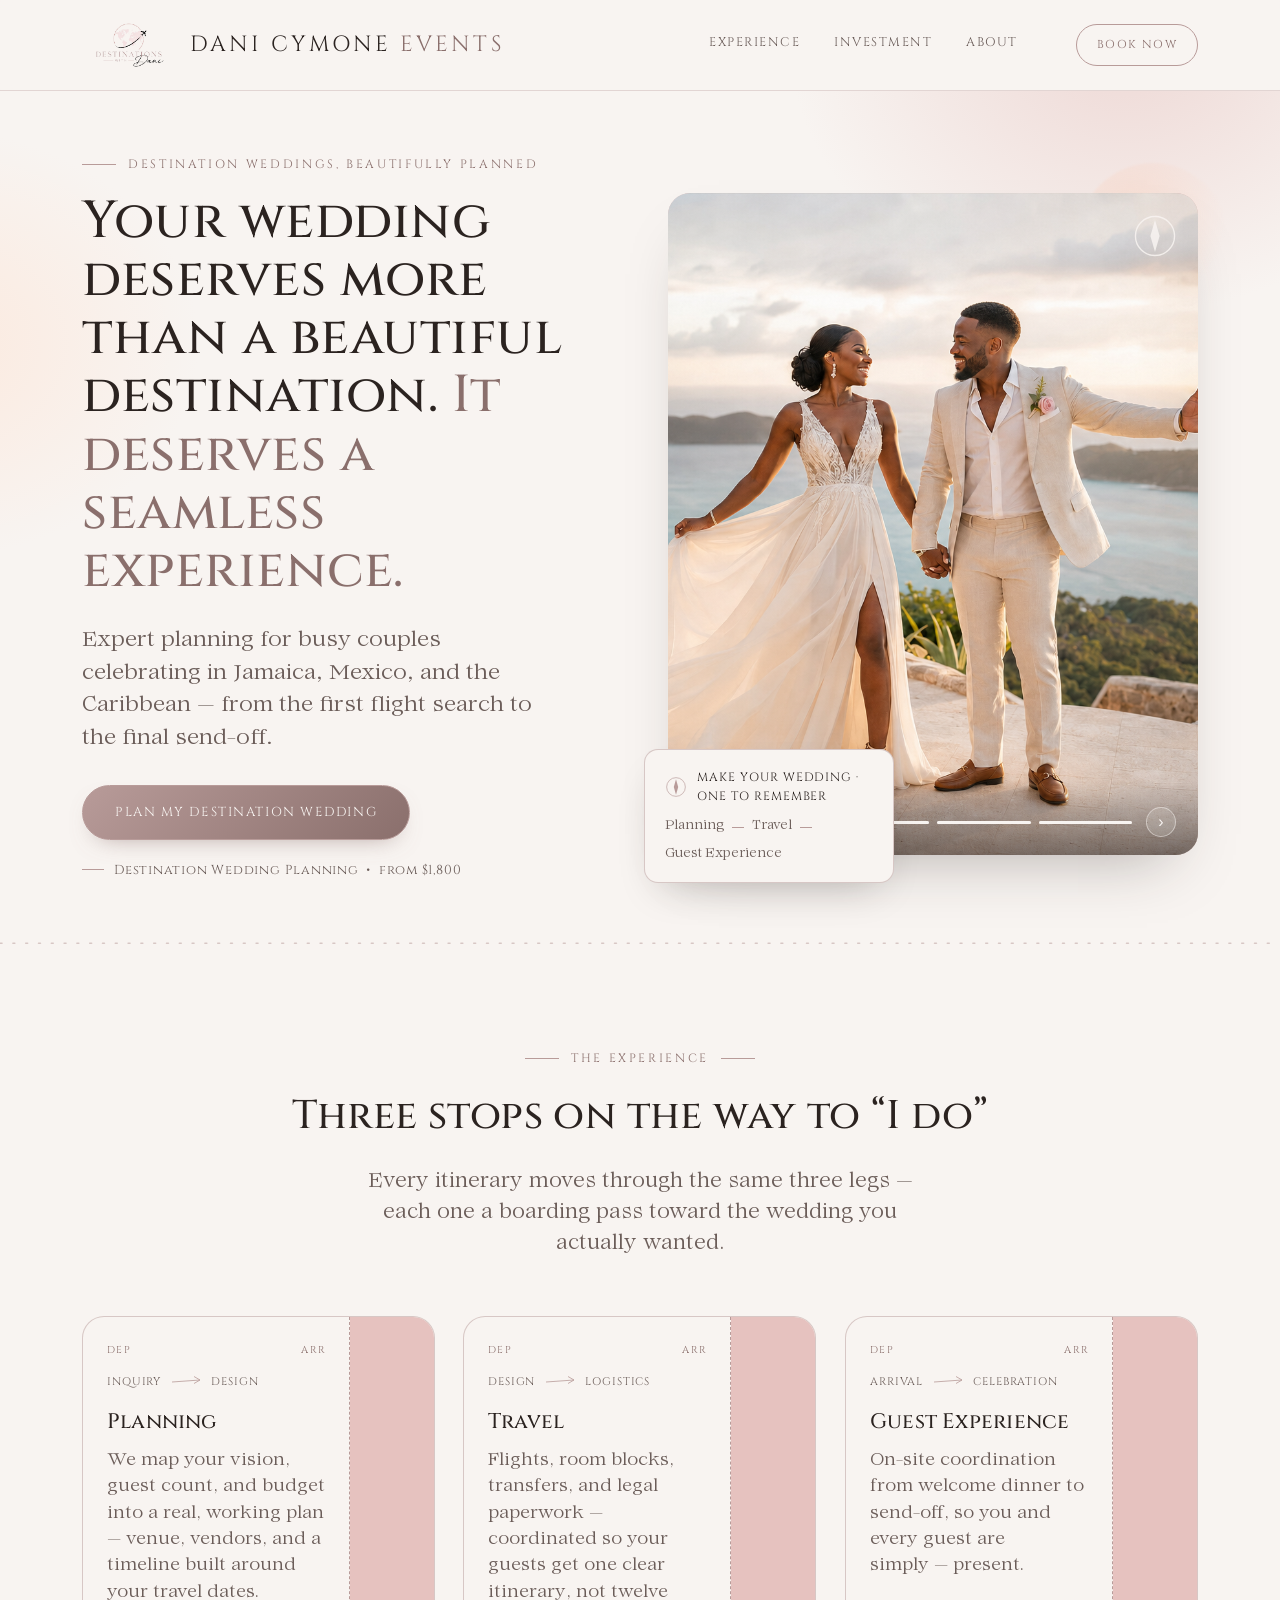
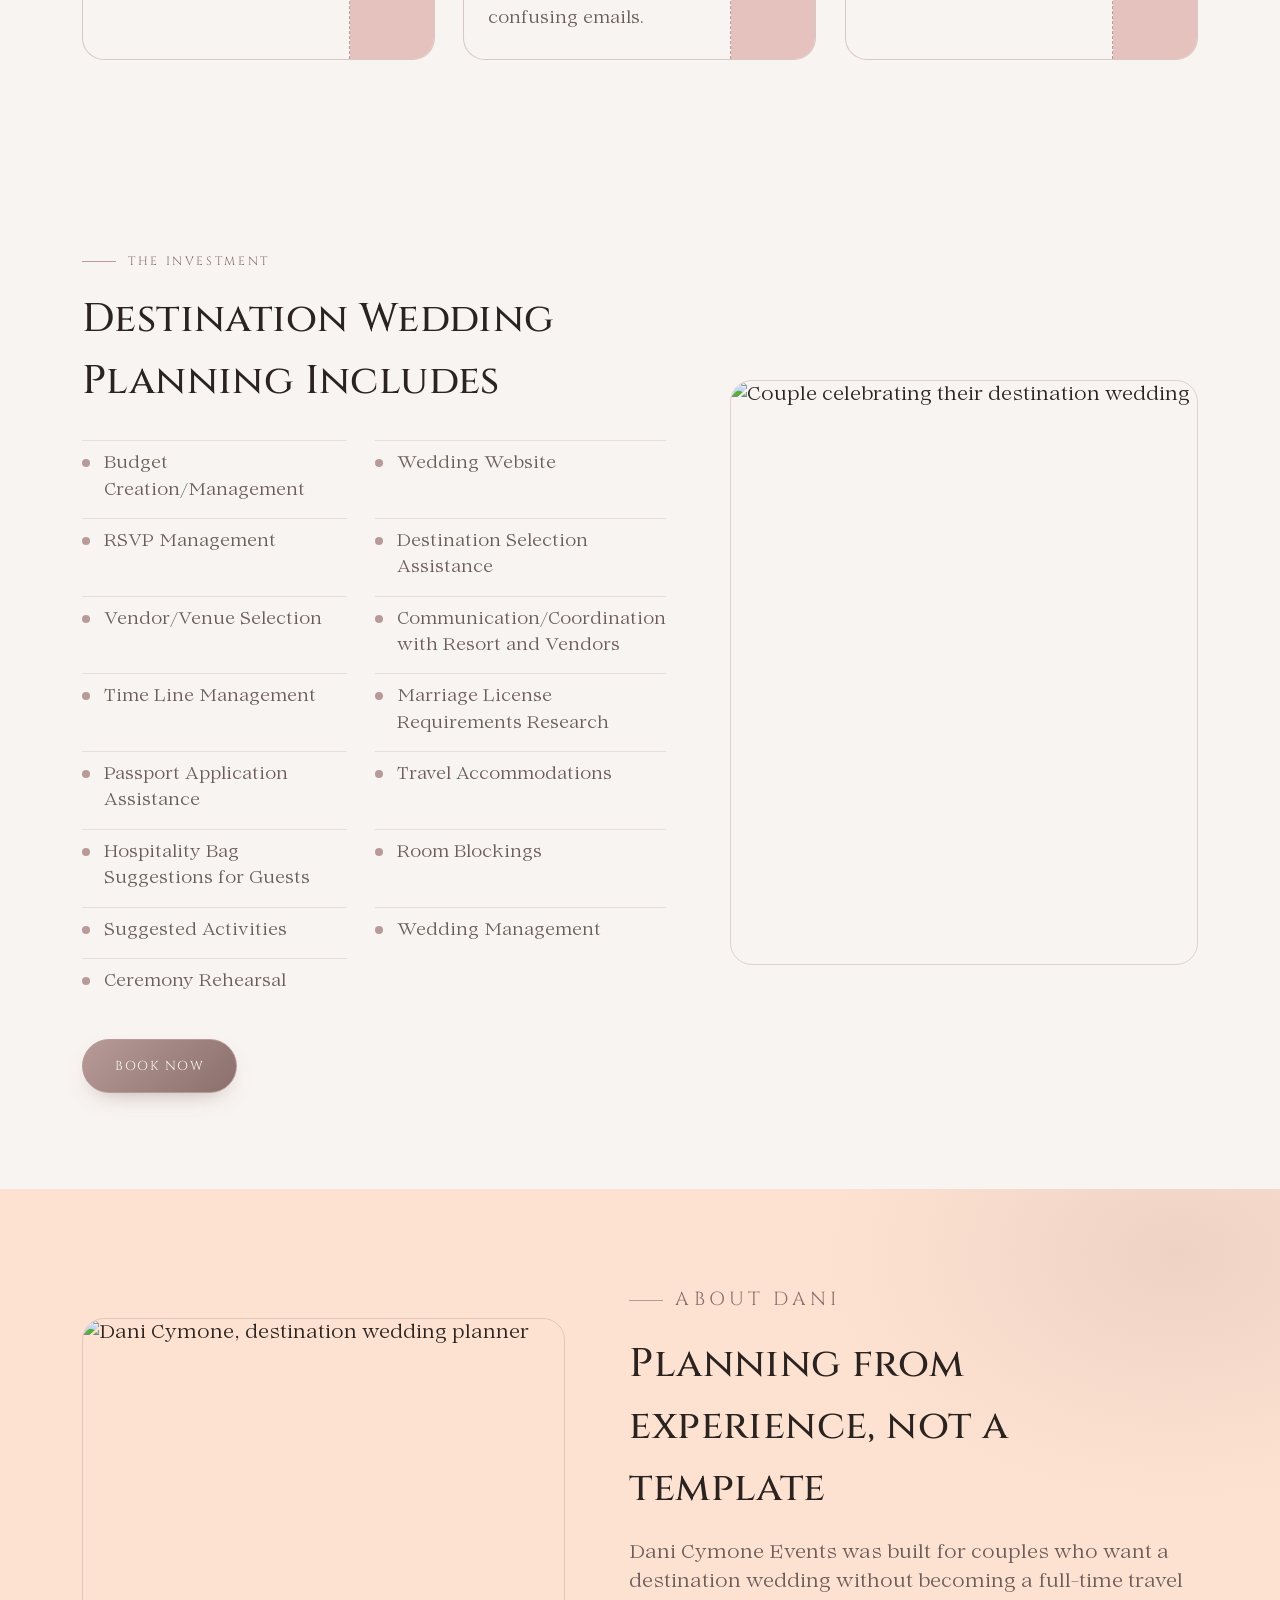
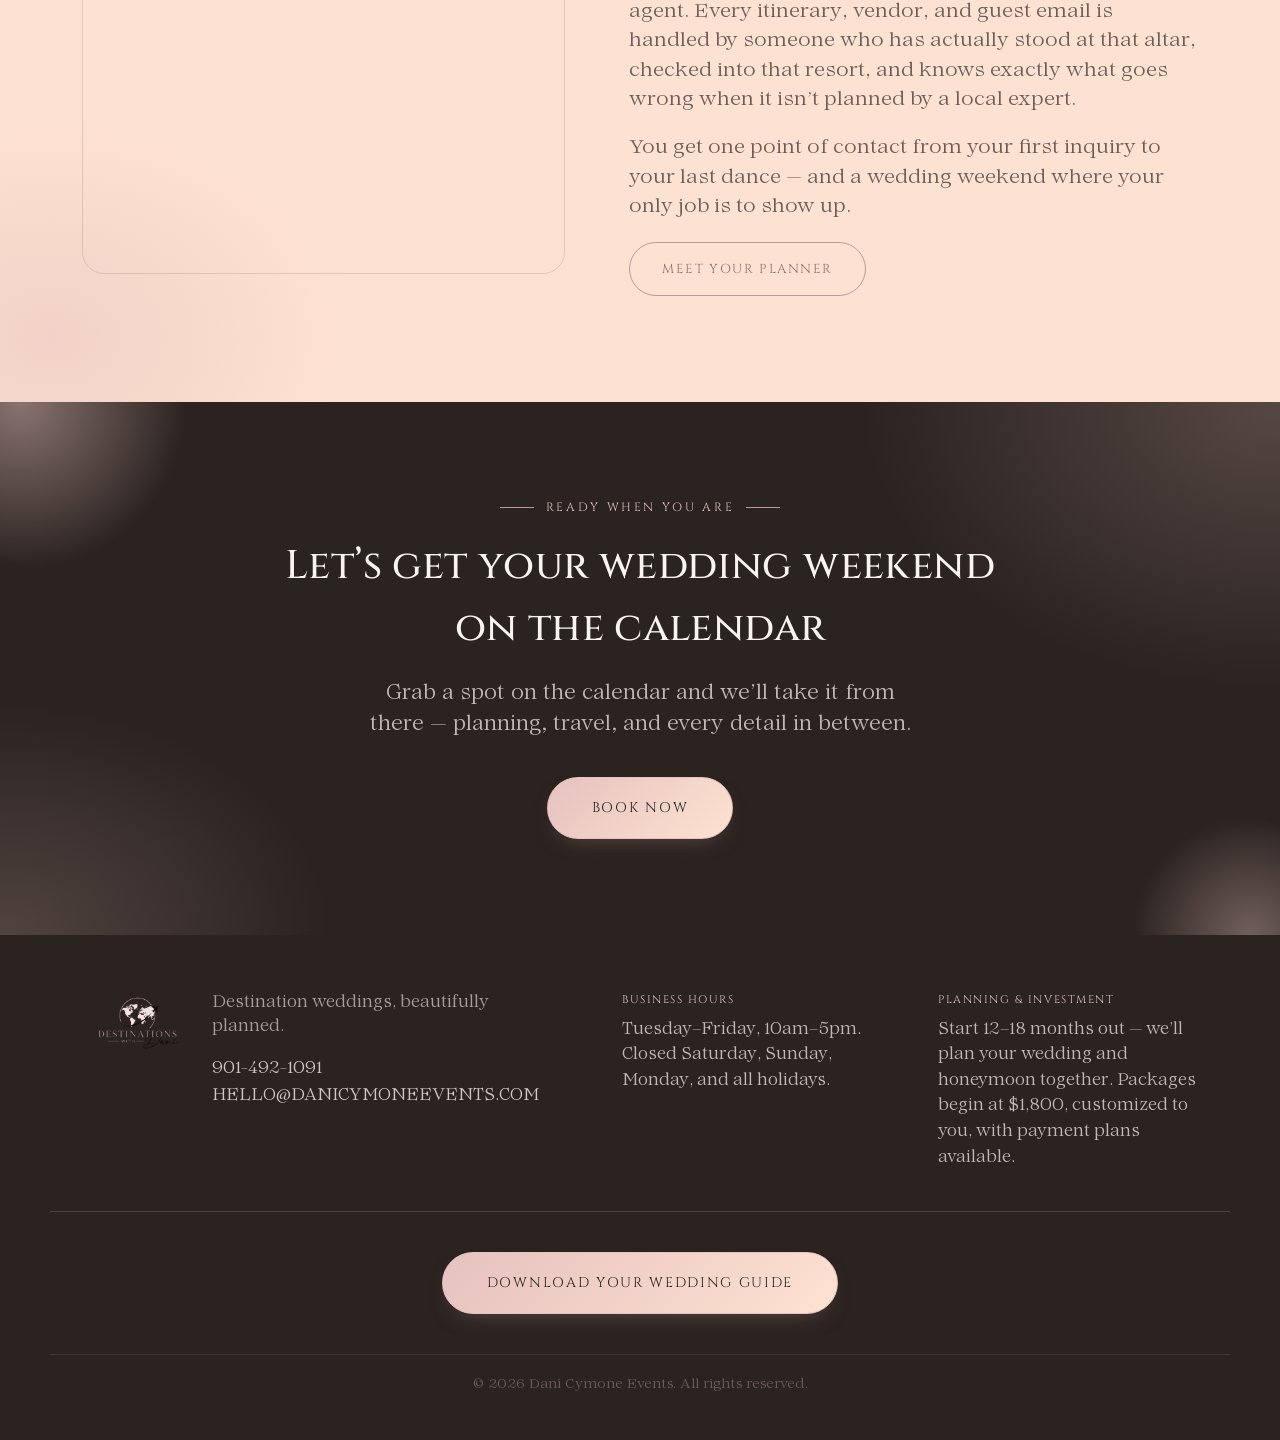
==== index.html @ ce60c9a8 "final day" ====
<!DOCTYPE html>
<html lang="en">
<head>
<meta charset="UTF-8">
<meta name="viewport" content="width=device-width, initial-scale=1.0">
<title>Destinations with Dani | Destination Wedding Planning</title>
<meta name="description" content="Expert destination wedding planning for busy couples celebrating in Jamaica, Mexico, and the Caribbean.">

<link rel="icon" href="assets/images/favicon.ico" sizes="any">
<link rel="icon" type="image/png" href="assets/images/favicon-32.png" sizes="32x32">
<link rel="icon" type="image/png" href="assets/images/favicon-16.png" sizes="16x16">
<link rel="apple-touch-icon" href="assets/images/favicon-180.png">
<link rel="icon" type="image/png" sizes="512x512" href="assets/images/favicon-512.png">

<link rel="preconnect" href="https://fonts.googleapis.com">
<link rel="preconnect" href="https://fonts.gstatic.com" crossorigin>
<link href="https://fonts.googleapis.com/css2?family=Cinzel:wght@400;500;600&family=Cormorant+Garamond:ital,wght@0,400;0,500;0,600;1,400&family=Petit+Formal+Script&display=swap" rel="stylesheet">

<link rel="stylesheet" href="css/styles.css">
</head>
<body>

<!-- ===== NAV ===== -->
<header class="site-header" id="siteHeader">
  <div class="wrap header-inner">
    <a href="#top" class="site-logo" aria-label="Destinations with Dani — Home">
      <img src="assets/images/EditedDaniLogo.jpg" alt="Destinations with Dani" class="logo-img">
      <span class="wordmark">DANI CYMONE <span>EVENTS</span></span>
    </a>
    <nav class="primary-nav" aria-label="Primary">
      <a href="#experience">Experience</a>
      <a href="#investment">Investment</a>
      <a href="#about">About</a>
    </nav>
    <a href="https://danicymoneevents.hbportal.co/public/6537eff61da5b40085b5f3f3/1-Schedule" target="_blank" rel="noopener noreferrer" class="btn btn-outline nav-cta">Book Now</a>
    <button class="menu-toggle" id="menuToggle" aria-label="Open menu" aria-expanded="false">
      <span></span><span></span><span></span>
    </button>
  </div>
</header>

<!-- ===== HERO ===== -->
<section class="hero" id="top">
  <div class="wrap hero-grid">
    <div class="hero-copy">
      <p class="eyebrow"><span class="rule"></span>Destination Weddings, Beautifully Planned</p>
      <h1>Your wedding deserves more than a beautiful destination. <em>It deserves a seamless experience.</em></h1>
      <p class="hero-sub">Expert planning for busy couples celebrating in Jamaica, Mexico, and the Caribbean &mdash; from the first flight search to the final send-off.</p>
      <div class="hero-actions">
        <a href="https://danicymoneevents.hbportal.co/public/6537eff61da5b40085b5f3f3/1-Schedule" target="_blank" rel="noopener noreferrer" class="btn btn-solid">Plan My Destination Wedding</a>
      </div>
      <p class="hero-price"><span class="dash"></span>Destination Wedding Planning &nbsp;&bull;&nbsp; from $1,800</p>
    </div>

    <div class="hero-visual">
      <div class="slideshow" id="heroSlideshow">
        <div class="slide is-active" style="background-image:url('assets/images/couples-1.jpg')"></div>
        <div class="slide" style="background-image:url('assets/images/couples-2.jpg')"></div>
        <div class="slide" style="background-image:url('assets/images/couples-3.jpg')"></div>
        <div class="slide" style="background-image:url('assets/images/couples-4.jpg')"></div>

        <div class="compass-mini spin-slow" aria-hidden="true">
          <svg viewBox="0 0 40 40"><circle cx="20" cy="20" r="17" fill="none" stroke="#f8f4f1" stroke-width="1.2"/><path d="M20,6 L24,20 L20,34 L16,20 Z" fill="#f8f4f1"/></svg>
        </div>

        <div class="slide-controls">
          <button class="slide-arrow" data-dir="-1" aria-label="Previous couple">&#8249;</button>
          <div class="slide-track" role="tablist" aria-label="Slideshow progress">
            <button class="slide-dash is-active" data-index="0" role="tab" aria-selected="true" aria-label="Slide 1"></button>
            <button class="slide-dash" data-index="1" role="tab" aria-selected="false" aria-label="Slide 2"></button>
            <button class="slide-dash" data-index="2" role="tab" aria-selected="false" aria-label="Slide 3"></button>
            <button class="slide-dash" data-index="3" role="tab" aria-selected="false" aria-label="Slide 4"></button>
          </div>
          <button class="slide-arrow" data-dir="1" aria-label="Next couple">&#8250;</button>
        </div>
      </div>

      <div class="hero-card">
        <div class="hero-card-head">
          <span class="compass-mini-badge" aria-hidden="true">
            <svg viewBox="0 0 40 40"><circle cx="20" cy="20" r="17" fill="none" stroke="#b89b99" stroke-width="1.2"/><path d="M20,6 L24,20 L20,34 L16,20 Z" fill="#b89b99"/></svg>
          </span>
          <span>Make Your Wedding &middot; One To Remember</span>
        </div>
        <div class="hero-card-route">
          <span>Planning</span><i></i><span>Travel</span><i></i><span>Guest Experience</span>
        </div>
      </div>
    </div>
  </div>
</section>

<!-- ===== TRUST STRIP / FLIGHT PATH DIVIDER ===== -->
<div class="flight-divider" aria-hidden="true">
  <svg viewBox="0 0 1200 40" preserveAspectRatio="none">
    <line x1="0" y1="20" x2="1200" y2="20" stroke="#b89b99" stroke-width="1.5" stroke-dasharray="2 10" stroke-linecap="round"/>
  </svg>
</div>

<!-- ===== EXPERIENCE ===== -->
<section class="section" id="experience">
  <div class="wrap">
    <p class="eyebrow center"><span class="rule"></span>The Experience<span class="rule"></span></p>
    <h2 class="section-title center">Three stops on the way to &ldquo;I do&rdquo;</h2>
    <p class="section-sub center">Every itinerary moves through the same three legs &mdash; each one a boarding pass toward the wedding you actually wanted.</p>

    <div class="pass-row">
      <article class="boarding-pass">
        <div class="pass-main">
          <div class="pass-top">
            <span class="pass-code">DEP</span>
            <span class="pass-code">ARR</span>
          </div>
          <div class="pass-route">
            <span>INQUIRY</span>
            <svg class="pass-plane" viewBox="0 0 60 24"><path d="M2,14 L58,10 M46,3 L58,10 L46,17" fill="none" stroke="currentColor" stroke-width="1.6"/></svg>
            <span>DESIGN</span>
          </div>
          <h3>Planning</h3>
          <p>We map your vision, guest count, and budget into a real, working plan &mdash; venue, vendors, and a timeline built around your travel dates.</p>
        </div>
        <div class="pass-stub"></div>
      </article>

      <article class="boarding-pass">
        <div class="pass-main">
          <div class="pass-top">
            <span class="pass-code">DEP</span>
            <span class="pass-code">ARR</span>
          </div>
          <div class="pass-route">
            <span>DESIGN</span>
            <svg class="pass-plane" viewBox="0 0 60 24"><path d="M2,14 L58,10 M46,3 L58,10 L46,17" fill="none" stroke="currentColor" stroke-width="1.6"/></svg>
            <span>LOGISTICS</span>
          </div>
          <h3>Travel</h3>
          <p>Flights, room blocks, transfers, and legal paperwork &mdash; coordinated so your guests get one clear itinerary, not twelve confusing emails.</p>
        </div>
        <div class="pass-stub"></div>
      </article>

      <article class="boarding-pass">
        <div class="pass-main">
          <div class="pass-top">
            <span class="pass-code">DEP</span>
            <span class="pass-code">ARR</span>
          </div>
          <div class="pass-route">
            <span>ARRIVAL</span>
            <svg class="pass-plane" viewBox="0 0 60 24"><path d="M2,14 L58,10 M46,3 L58,10 L46,17" fill="none" stroke="currentColor" stroke-width="1.6"/></svg>
            <span>CELEBRATION</span>
          </div>
          <h3>Guest Experience</h3>
          <p>On-site coordination from welcome dinner to send-off, so you and every guest are simply&nbsp;&mdash;&nbsp;present.</p>
        </div>
        <div class="pass-stub"></div>
      </article>
    </div>
  </div>
</section>

<!-- ===== WHAT'S INCLUDED ===== -->
<section class="section" id="investment">
  <div class="wrap investment-grid">
    <div class="investment-copy">
      <p class="eyebrow"><span class="rule"></span>The Investment</p>
      <h2 class="section-title">Destination Wedding Planning Includes</h2>
      <ul class="includes-list">
        <li>Budget Creation/Management</li>
        <li>Wedding Website</li>
        <li>RSVP Management</li>
        <li>Destination Selection Assistance</li>
        <li>Vendor/Venue Selection</li>
        <li>Communication/Coordination with Resort and Vendors</li>
        <li>Time Line Management</li>
        <li>Marriage License Requirements Research</li>
        <li>Passport Application Assistance</li>
        <li>Travel Accommodations</li>
        <li>Hospitality Bag Suggestions for Guests</li>
        <li>Room Blockings</li>
        <li>Suggested Activities</li>
        <li>Wedding Management</li>
        <li>Ceremony Rehearsal</li>
      </ul>
      <a href="https://danicymoneevents.hbportal.co/public/6537eff61da5b40085b5f3f3/1-Schedule" target="_blank" rel="noopener noreferrer" class="btn btn-solid">Book Now</a>
    </div>
    <div class="investment-visual">
      <img src="assets/images/couples-5.jpg" alt="Couple celebrating their destination wedding" class="investment-photo">
    </div>
  </div>
</section>

<!-- ===== ABOUT ===== -->
<section class="section section-tinted" id="about">
  <div class="wrap about-grid">
    <div class="about-visual">
      <img src="assets/images/dani-portrait.jpg" alt="Dani Cymone, destination wedding planner" class="about-photo">
    </div>
    <div class="about-copy">
      <p class="eyebrow"><span class="rule"></span>About Dani</p>
      <h2 class="section-title">Planning from experience, not a template</h2>
      <p>Dani Cymone Events was built for couples who want a destination wedding without becoming a full-time travel agent. Every itinerary, vendor, and guest email is handled by someone who has actually stood at that altar, checked into that resort, and knows exactly what goes wrong when it isn&rsquo;t planned by a local expert.</p>
      <p>You get one point of contact from your first inquiry to your last dance &mdash; and a wedding weekend where your only job is to show up.</p>
      <a href="https://danicymoneevents.hbportal.co/public/6537eff61da5b40085b5f3f3/1-Schedule" target="_blank" rel="noopener noreferrer" class="btn btn-outline">Meet Your Planner</a>
    </div>
  </div>
</section>

<!-- ===== BOOK NOW ===== -->
<section class="section book-section" id="book">
  <div class="blob blob-a" aria-hidden="true"></div>
  <div class="blob blob-b" aria-hidden="true"></div>
  <div class="wrap book-inner">
    <p class="eyebrow center"><span class="rule"></span>Ready When You Are<span class="rule"></span></p>
    <h2 class="section-title center">Let&rsquo;s get your wedding weekend on the calendar</h2>
    <p class="section-sub center">Grab a spot on the calendar and we&rsquo;ll take it from there &mdash; planning, travel, and every detail in between.</p>
    <a href="https://danicymoneevents.hbportal.co/public/6537eff61da5b40085b5f3f3/1-Schedule" target="_blank" rel="noopener noreferrer" class="btn btn-solid btn-large">Book Now</a>
  </div>
</section>

<!-- ===== FOOTER ===== -->
<footer class="site-footer">
  <div class="wrap footer-inner">
    <div class="footer-brand">
      <img src="assets/images/EditedDaniLogo.jpg" alt="Destinations with Dani" class="footer-logo">
      <div class="footer-brand-text">
        <p>Destination weddings, beautifully planned.</p>
        <p class="footer-contact">
          <a href="tel:19014921091">901-492-1091</a><br>
          <a href="mailto:hello@danicymoneevents.com">HELLO@DANICYMONEEVENTS.COM</a>
        </p>
      </div>
    </div>
    <div class="footer-info">
      <div class="footer-block">
        <span class="footer-label">Business Hours</span>
        <p>Tuesday&ndash;Friday, 10am&ndash;5pm.<br>Closed Saturday, Sunday, Monday, and all holidays.</p>
      </div>
      <div class="footer-block">
        <span class="footer-label">Planning &amp; Investment</span>
        <p>Start 12&ndash;18 months out &mdash; we&rsquo;ll plan your wedding and honeymoon together. Packages begin at $1,800, customized to you, with payment plans available.</p>
      </div>
    </div>
  </div>

  <div class="wrap footer-guide">
    <a href="https://www.canva.com/design/DAFTlL1XCnE/EAJRQQwgAZ2EIj3m2GyqQg/view?utm_content=DAFTlL1XCnE&utm_campaign=designshare&utm_medium=link2&utm_source=uniquelinks&utlId=h9b1b9f0e7c" target="_blank" rel="noopener noreferrer" class="btn btn-solid btn-large">Download Your Wedding Guide</a>
  </div>

  <div class="wrap footer-bottom">
    <p>&copy; <span id="year"></span> Dani Cymone Events. All rights reserved.</p>
  </div>
</footer>


<script src="js/script.js"></script>
</body>
</html>
---- css/styles.css ----
/* ============ LOVELACE ============
   Files provided: Lovelace Text Regular + Lovelace Text Bold Italic.
   The --font-body variable below already lists "Lovelace" first, so once
   these @font-face rules resolve, every body text element switches over automatically.
   Note: there's no separate "regular italic" file, so italic text at normal
   weight will fall back to the browser's faux-italic of the Regular file
   until/unless a true regular-italic file is added. */

@font-face{
  font-family: "Lovelace";
  src: url("../assets/fonts/Lovelace-Text.ttf") format("truetype");
  font-weight: 400;
  font-style: normal;
  font-display: swap;
}
@font-face{
  font-family: "Lovelace";
  src: url("../assets/fonts/Lovelace-Text-BoldItalic.ttf") format("truetype");
  font-weight: 700;
  font-style: italic;
  font-display: swap;
}

/* ============ TOKENS ============ */
:root{
  --cream: #f8f4f1;
  --blush: #fee2d1;
  --rose: #e6c2bf;
  --mauve: #b89b99;
  --mauve-deep: #8a6f6c;
  --ink: #2b2320;
  --ink-soft: #6b5d59;

  --font-display: "Cinzel", serif;
  --font-body: "Lovelace", "Cormorant Garamond", "EB Garamond", Georgia, serif;
  --font-script: "Petit Formal Script", cursive;

  --maxw: 1180px;
  --radius: 22px;
  --radius-sm: 14px;
  --bounce: cubic-bezier(.34, 1.56, .64, 1);
}

*,*::before,*::after{ box-sizing: border-box; }
html{ scroll-behavior: smooth; }
body{
  margin:0;
  font-family: var(--font-body);
  background: var(--cream);
  color: var(--ink);
  font-size: 19px;
  line-height: 1.55;
  -webkit-font-smoothing: antialiased;
}
h1,h2,h3{ font-family: var(--font-display); font-weight: 500; margin: 0 0 .5em; letter-spacing: .01em; color: var(--ink); }
p{ margin: 0 0 1em; color: var(--ink-soft); }
a{ color: inherit; }
img,svg{ display:block; max-width:100%; }
ul{ margin:0; padding:0; list-style:none; }

.wrap{ max-width: var(--maxw); margin: 0 auto; padding: 0 32px; }

:focus-visible{ outline: 2px solid var(--mauve-deep); outline-offset: 3px; }

@media (prefers-reduced-motion: reduce){
  *{ animation-duration: .001ms !important; animation-iteration-count: 1 !important; transition-duration: .001ms !important; scroll-behavior: auto !important; }
}

/* ============ SCROLL REVEAL ============ */
.reveal{ opacity: 0; transform: translateY(26px); transition: opacity .8s cubic-bezier(.22,.61,.36,1), transform .8s cubic-bezier(.22,.61,.36,1); }
.reveal.is-visible{ opacity: 1; transform: none; }
.pass-row .reveal:nth-child(2){ transition-delay: .12s; }
.pass-row .reveal:nth-child(3){ transition-delay: .24s; }

/* ============ BUTTONS ============ */
.btn{
  display: inline-block;
  font-family: var(--font-display);
  font-size: 13px;
  letter-spacing: .12em;
  text-transform: uppercase;
  text-decoration: none;
  padding: 16px 32px;
  border: 1px solid var(--mauve);
  border-radius: 999px;
  transition: background .25s ease, color .25s ease, transform .35s var(--bounce), box-shadow .3s ease;
}
.btn-large{ padding: 19px 44px; font-size: 14px; }
.btn-solid{
  background: linear-gradient(135deg, var(--mauve), var(--mauve-deep));
  color: var(--cream);
  box-shadow: 0 10px 24px -14px rgba(138,111,108,.7);
}
.btn-solid:hover{ box-shadow: 0 16px 34px -14px rgba(138,111,108,.85); transform: translateY(-3px) scale(1.04); }
.btn-solid:active{ transform: translateY(-1px) scale(.98); }
.btn-outline{ background: transparent; color: var(--mauve-deep); position: relative; overflow: hidden; z-index: 1; }
.btn-outline::before{
  content:""; position:absolute; inset:0; z-index:-1;
  background: var(--mauve);
  transform: translateX(-101%);
  transition: transform .3s ease;
}
.btn-outline:hover{ color: var(--cream); }
.btn-outline:hover::before{ transform: translateX(0); }
.btn-small{ padding: 12px 22px; font-size: 12px; }

/* ============ EYEBROW / RULES ============ */
.eyebrow{
  display: flex; align-items: center; gap: 12px;
  font-family: var(--font-display);
  font-size: 12px;
  letter-spacing: .22em;
  text-transform: uppercase;
  color: var(--mauve-deep);
  margin-bottom: 18px;
}
.eyebrow.small{ margin-bottom: 10px; }
.eyebrow.center{ justify-content: center; }
.eyebrow .rule{ width: 34px; height: 1px; background: var(--mauve); display:inline-block; }

.section-title{ font-size: clamp(28px, 3.4vw, 40px); max-width: 720px; }
.section-title.center{ margin-left:auto; margin-right:auto; text-align:center; }
.section-sub{ max-width: 560px; font-size: 20px; }
.section-sub.center{ margin-left:auto; margin-right:auto; text-align:center; }

/* ============ HEADER ============ */
.site-header{
  position: sticky; top:0; z-index: 50;
  background: rgba(248,244,241,.92);
  backdrop-filter: blur(6px);
  border-bottom: 1px solid rgba(184,155,153,.35);
}
.header-inner{
  display: flex; align-items: center; justify-content: space-between;
  padding-top: 18px; padding-bottom: 18px; gap: 24px;
}
.wordmark{
  font-family: var(--font-display);
  font-size: 22px;
  letter-spacing: .14em;
  text-decoration: none;
  color: var(--ink);
  white-space: nowrap;
}
.wordmark span{ color: var(--mauve-deep); }
.site-logo{ display:flex; align-items:center; gap: 12px; flex:none; text-decoration: none; }
.logo-img{ height: 54px; width: auto; transition: height .25s ease; }
.site-header.is-scrolled .logo-img{ height: 42px; }
.primary-nav{ display:flex; gap: 34px; margin-left: auto; margin-right: 34px; }
.primary-nav a{
  text-decoration:none; font-family: var(--font-display);
  font-size: 12.5px; letter-spacing: .12em; text-transform: uppercase;
  color: var(--ink-soft); position: relative; padding-bottom: 4px;
}
.primary-nav a::after{
  content:""; position:absolute; left:0; right:100%; bottom:0; height: 1px;
  background: var(--mauve-deep); transition: right .25s ease;
}
.primary-nav a:hover{ color: var(--mauve-deep); }
.primary-nav a:hover::after{ right: 0; }
.nav-cta{ padding: 11px 20px; font-size: 11.5px; }
.site-header.is-scrolled{ box-shadow: 0 8px 24px -18px rgba(43,35,32,.35); }
.site-header.is-scrolled .header-inner{ padding-top: 12px; padding-bottom: 12px; }

.menu-toggle{
  display:none; flex-direction:column; justify-content:center; gap:5px;
  width: 30px; height: 26px; background: none; border: none; cursor: pointer; padding: 0;
}
.menu-toggle span{ display:block; height: 1.5px; background: var(--ink); transition: transform .25s ease, opacity .25s ease; }
.site-header.nav-open .menu-toggle span:nth-child(1){ transform: translateY(6.5px) rotate(45deg); }
.site-header.nav-open .menu-toggle span:nth-child(2){ opacity: 0; }
.site-header.nav-open .menu-toggle span:nth-child(3){ transform: translateY(-6.5px) rotate(-45deg); }

/* ============ HERO ============ */
.hero{
  padding: 64px 0 40px; overflow: hidden; position: relative;
  background:
    radial-gradient(520px 420px at 88% -6%, rgba(230,194,191,.55), transparent 65%),
    radial-gradient(460px 360px at -6% 30%, rgba(254,226,209,.6), transparent 60%);
}
.hero-grid{
  display: grid; grid-template-columns: 1fr 1fr; gap: 56px; align-items: center;
}
.hero-copy .rule{ margin-right: 0; }
.hero-copy h1{
  font-size: clamp(32px, 4.4vw, 52px);
  line-height: 1.12;
  max-width: 620px;
}
.hero-copy h1 em{ font-style: normal; color: var(--mauve-deep); }
.hero-sub{ font-size: 21px; max-width: 480px; margin-bottom: 30px; }
.hero-price{
  margin-top: 20px; font-family: var(--font-display); font-size: 13px;
  letter-spacing: .06em; color: var(--ink-soft); display:flex; align-items:center; gap:10px;
}
.hero-price .dash{ width: 22px; height: 1px; background: var(--mauve); display:inline-block; }

.hero-visual{ position: relative; }
.hero-visual::before{
  content:"";
  position:absolute; top:-30px; right:-30px; width:150px; height:150px;
  background: radial-gradient(circle at 35% 35%, var(--blush), transparent 70%);
  border-radius: 50%;
  filter: blur(1px);
  opacity: .8;
  animation: float-blob 8s ease-in-out infinite;
  z-index: -1;
}

/* ---- Couples slideshow ---- */
.slideshow{
  position: relative;
  aspect-ratio: 4 / 5;
  overflow: hidden;
  border-radius: var(--radius);
  box-shadow: 0 30px 60px -30px rgba(43,35,32,.35);
  background: linear-gradient(150deg, var(--rose), var(--mauve));
}
.slide{
  position: absolute; inset: 0;
  background-size: cover;
  background-position: center;
  background-color: transparent;
  opacity: 0;
  transform: scale(1.06);
  transition: opacity 1.1s ease, transform 6s ease;
}
.slide.is-active{ opacity: 1; transform: scale(1); z-index: 1; }

.compass-mini{
  position:absolute; top: 20px; right: 20px; width: 46px; height: 46px; z-index: 2; opacity: .85;
}
.spin-slow{ animation: spin 40s linear infinite; }
@keyframes spin{ to{ transform: rotate(360deg); } }

.slide-controls{
  position:absolute; left:0; right:0; bottom: 0; z-index: 3;
  display:flex; align-items:center; gap: 14px;
  padding: 26px 22px 18px;
  background: linear-gradient(0deg, rgba(43,35,32,.55) 0%, rgba(43,35,32,0) 100%);
}
.slide-arrow{
  background: rgba(248,244,241,.16);
  border: 1px solid rgba(248,244,241,.5);
  color: var(--cream);
  width: 30px; height: 30px;
  border-radius: 50%;
  display:flex; align-items:center; justify-content:center;
  font-size: 16px; line-height:1; cursor: pointer;
  transition: background .2s ease, transform .2s ease;
  flex: none;
}
.slide-arrow:hover{ background: rgba(248,244,241,.32); transform: translateY(-1px); }
.slide-track{ display:flex; gap: 8px; flex: 1; }
.slide-dash{
  flex:1; height: 3px; border: none; padding:0; cursor: pointer;
  background: rgba(248,244,241,.35);
  border-radius: 2px;
  position: relative;
  overflow: hidden;
}
.slide-dash::after{
  content:""; position:absolute; inset:0; left:-100%;
  background: var(--cream);
}
.slide-dash.is-active::after{ animation: dash-fill 5s linear forwards; }
@keyframes dash-fill{ from{ left:-100%; } to{ left:0%; } }

@media (prefers-reduced-motion: reduce){
  .slide{ transition: opacity .3s ease; transform:none !important; }
  .spin-slow{ animation: none; }
  .slide-dash.is-active::after{ animation: none; left:0; }
}

.hero-card{
  position: absolute; left: -24px; bottom: -28px;
  z-index: 5;
  background: var(--cream);
  border: 1px solid rgba(184,155,153,.5);
  border-radius: var(--radius-sm);
  padding: 18px 20px;
  width: 250px;
  box-shadow: 0 18px 40px -18px rgba(43,35,32,.28);
}
.hero-card-head{
  display:flex; align-items:center; gap:10px;
  font-family: var(--font-display); font-size: 12px; letter-spacing:.08em; text-transform:uppercase;
  color: var(--ink); margin-bottom: 12px;
}
.compass-mini-badge{ width:22px; height:22px; flex:none; }
.hero-card-route{
  display:flex; align-items:center; gap:8px;
  font-size: 12.5px; color: var(--ink-soft); font-family: var(--font-body); flex-wrap: wrap;
}
.hero-card-route i{ width: 12px; height: 1px; background: var(--mauve); display:inline-block; }

/* ============ FLIGHT DIVIDER ============ */
.flight-divider{ width:100%; height: 20px; position: relative; overflow: hidden; }
.flight-divider svg{ width:100%; height:100%; }
.flight-divider::after{
  content: "";
  position: absolute; top: 50%; left: -6%;
  width: 14px; height: 14px;
  background: var(--mauve-deep);
  -webkit-mask: url("data:image/svg+xml;utf8,<svg xmlns='http://www.w3.org/2000/svg' viewBox='0 0 24 24'><path d='M2,13 L22,11 M15,4 L22,11 L15,18' fill='none' stroke='black' stroke-width='2.4'/></svg>") center/contain no-repeat;
          mask: url("data:image/svg+xml;utf8,<svg xmlns='http://www.w3.org/2000/svg' viewBox='0 0 24 24'><path d='M2,13 L22,11 M15,4 L22,11 L15,18' fill='none' stroke='black' stroke-width='2.4'/></svg>") center/contain no-repeat;
  transform: translateY(-50%);
  animation: fly-across 14s linear infinite;
}
@keyframes fly-across{ to{ left: 106%; } }
@media (prefers-reduced-motion: reduce){ .flight-divider::after{ animation: none; display:none; } }

/* ============ SECTIONS ============ */
.section{ padding: 96px 0; }
.section-tinted{
  background:
    radial-gradient(600px 420px at 92% 8%, rgba(184,155,153,.22), transparent 60%),
    radial-gradient(520px 380px at 4% 92%, rgba(230,194,191,.5), transparent 60%),
    var(--blush);
}

/* ============ BOARDING PASS CARDS ============ */
.pass-row{
  display: grid; grid-template-columns: repeat(3, 1fr); gap: 28px; margin-top: 56px;
}
.boarding-pass{
  display: grid; grid-template-columns: 1fr auto;
  background: var(--cream);
  border: 1px solid rgba(184,155,153,.5);
  border-radius: var(--radius);
  overflow: hidden;
  position: relative;
  transition: transform .15s ease, box-shadow .3s ease;
  will-change: transform;
}
.boarding-pass:hover{ box-shadow: 0 22px 44px -26px rgba(43,35,32,.32); }
.boarding-pass::before{
  content: "";
  position: absolute; right: 84px; top:0; bottom:0; width:0;
  border-left: 1px dashed var(--mauve);
}
.pass-main{ padding: 26px 24px; }
.pass-top{ display:flex; justify-content: space-between; font-family: var(--font-display); font-size: 10px; letter-spacing:.14em; color: var(--mauve-deep); margin-bottom: 14px; }
.pass-route{ display:flex; align-items:center; gap:10px; font-family: var(--font-display); font-size: 11px; letter-spacing:.08em; color: var(--ink-soft); margin-bottom: 16px; }
.pass-plane{ width: 30px; height: 14px; color: var(--mauve); flex: none; }
.boarding-pass h3{ font-size: 21px; margin-bottom: 10px; }
.boarding-pass p{ font-size: 17px; margin-bottom: 0; }
.pass-stub{
  width: 84px;
  background: var(--rose);
  padding: 22px 14px;
  display:flex; flex-direction:column; align-items:center; justify-content:center; gap: 4px;
  text-align:center;
}
.stub-label{ font-family: var(--font-display); font-size: 9px; letter-spacing:.1em; color: var(--cream); opacity:.8; }
.stub-value{ font-family: var(--font-display); font-size: 18px; color: var(--cream); margin-bottom: 8px; }

/* ============ INVESTMENT / INCLUDES ============ */
.investment-grid{
  display:grid; grid-template-columns: 1fr 0.8fr; gap: 64px; align-items:center;
}
.includes-list{
  display:grid; grid-template-columns: 1fr 1fr; gap: 4px 28px;
  margin: 28px 0 34px;
}
.includes-list li{
  font-size: 17px; color: var(--ink-soft);
  padding: 10px 0 10px 22px;
  border-top: 1px solid rgba(184,155,153,.25);
  position: relative;
}
.includes-list li::before{
  content:"";
  position:absolute; left:0; top: 18px;
  width: 8px; height: 8px;
  background: var(--mauve);
  border-radius: 50%;
}
.investment-visual{
  border: 1px solid rgba(184,155,153,.4);
  border-radius: var(--radius);
  overflow: hidden;
  aspect-ratio: 4 / 5;
}
.investment-visual svg{ width:100%; height:100%; }
.investment-photo{
  width: 100%;
  height: 100%;
  aspect-ratio: 400 / 500;
  object-fit: cover;
  object-position: center;
}

/* ============ ABOUT ============ */
.about-grid{ display:grid; grid-template-columns: 0.85fr 1fr; gap: 64px; align-items:center; }
.about-visual{ border: 1px solid rgba(184,155,153,.4); border-radius: var(--radius); overflow: hidden; }
.about-photo{
  width: 100%;
  height: 100%;
  aspect-ratio: 400 / 460;
  object-fit: cover;
  object-position: center;
}
.about-copy p{ font-size: 19px; }

/* ============ BOOK NOW ============ */
.book-section{
  position: relative;
  overflow: hidden;
  background:
    radial-gradient(700px 480px at 100% 0%, rgba(184,155,153,.3), transparent 60%),
    radial-gradient(600px 420px at 0% 100%, rgba(230,194,191,.2), transparent 55%),
    var(--ink);
  color: var(--cream);
  text-align: center;
}
.book-section .eyebrow{ color: var(--rose); }
.book-section .section-title{ color: var(--cream); }
.book-section .section-sub{ color: rgba(248,244,241,.72); margin-bottom: 36px; }
.book-inner{ position: relative; z-index: 1; display:flex; flex-direction:column; align-items:center; }
.book-section .btn-large{ background: linear-gradient(135deg, var(--rose), var(--blush)); color: var(--ink); border-color: var(--rose); }
.book-section .btn-large:hover{ box-shadow: 0 20px 44px -16px rgba(254,226,209,.5); }

.blob{
  position: absolute;
  border-radius: 50%;
  filter: blur(2px);
  opacity: .5;
  animation: float-blob 9s ease-in-out infinite;
}
.blob-a{
  width: 260px; height: 260px; top: -90px; left: -70px;
  background: radial-gradient(circle at 35% 35%, var(--rose), transparent 70%);
}
.blob-b{
  width: 200px; height: 200px; bottom: -80px; right: -50px;
  background: radial-gradient(circle at 60% 60%, var(--mauve), transparent 70%);
  animation-delay: -4s;
}
@keyframes float-blob{
  0%, 100%{ transform: translate(0,0) scale(1); }
  50%{ transform: translate(14px,-16px) scale(1.06); }
}
@media (prefers-reduced-motion: reduce){ .blob, .hero-visual::before{ animation: none; } }

/* ============ FOOTER ============ */
.site-footer{ background: var(--ink); color: rgba(248,244,241,.7); padding-top: 56px; }
.footer-inner{
  display:flex; justify-content: space-between; align-items:flex-start;
  padding-bottom: 40px; border-bottom: 1px solid rgba(248,244,241,.15);
  flex-wrap: wrap; gap: 40px;
}
.footer-brand{ max-width: 320px; display:flex; align-items:flex-start; gap: 16px; }
.footer-brand .wordmark{ color: var(--cream); }
.footer-brand-text p{ color: rgba(248,244,241,.6); margin-top: 0; font-size: 16px; }
.footer-logo{ height: 64px; width: auto; flex: none; }
.footer-contact{ margin-top: 14px; line-height: 1.7; }
.footer-contact a{ color: rgba(248,244,241,.8); text-decoration: none; transition: color .2s ease; }
.footer-contact a:hover{ color: var(--rose); text-decoration: underline; }

.footer-info{ display:flex; gap: 56px; flex-wrap: wrap; }
.footer-block{ max-width: 260px; }
.footer-label{
  display:block; font-family: var(--font-display); font-size: 11px;
  letter-spacing:.14em; text-transform:uppercase; color: var(--rose); margin-bottom: 10px;
}
.footer-block p{ color: rgba(248,244,241,.72); font-size: 16px; margin: 0; line-height: 1.6; }

.footer-guide{ display:flex; justify-content:center; padding: 40px 0; }
.footer-guide .btn-large{
  background: linear-gradient(135deg, var(--rose), var(--blush));
  color: var(--ink); border-color: var(--rose);
}
.footer-guide .btn-large:hover{ box-shadow: 0 20px 44px -16px rgba(254,226,209,.5); }

.footer-bottom{ padding: 20px 0 32px; font-size: 13px; border-top: 1px solid rgba(248,244,241,.1); text-align:center; }

/* ============ RESPONSIVE ============ */
@media (max-width: 980px){
  .hero-grid{ grid-template-columns: 1fr; }
  .hero-visual{ order: -1; }
  .pass-row{ grid-template-columns: 1fr; }
  .investment-grid{ grid-template-columns: 1fr; }
  .investment-visual{ order: -1; max-width: 360px; margin: 0 auto; }
  .about-grid{ grid-template-columns: 1fr; }

  .primary-nav{
    display: flex; flex-direction: column; gap: 0;
    position: absolute; top: 100%; left: 0; right: 0;
    background: var(--cream);
    border-bottom: 1px solid rgba(184,155,153,.35);
    max-height: 0; overflow: hidden;
    transition: max-height .3s ease;
    margin: 0;
  }
  .primary-nav a{ padding: 16px 32px; border-top: 1px solid rgba(184,155,153,.2); }
  .primary-nav a::after{ display:none; }
  .site-header.nav-open .primary-nav{ max-height: 320px; }
  .menu-toggle{ display: flex; }
}

@media (max-width: 560px){
  body{ font-size: 17px; }
  .wrap{ padding: 0 20px; }
  .hero{ padding-top: 44px; }
  .includes-list{ grid-template-columns: 1fr; }
  .btn-large{ width: 100%; }
  .nav-cta{ display:none; }
  .hero-card{ position: static; margin-top: 20px; width: auto; }
  .logo-img{ height: 42px; }
}
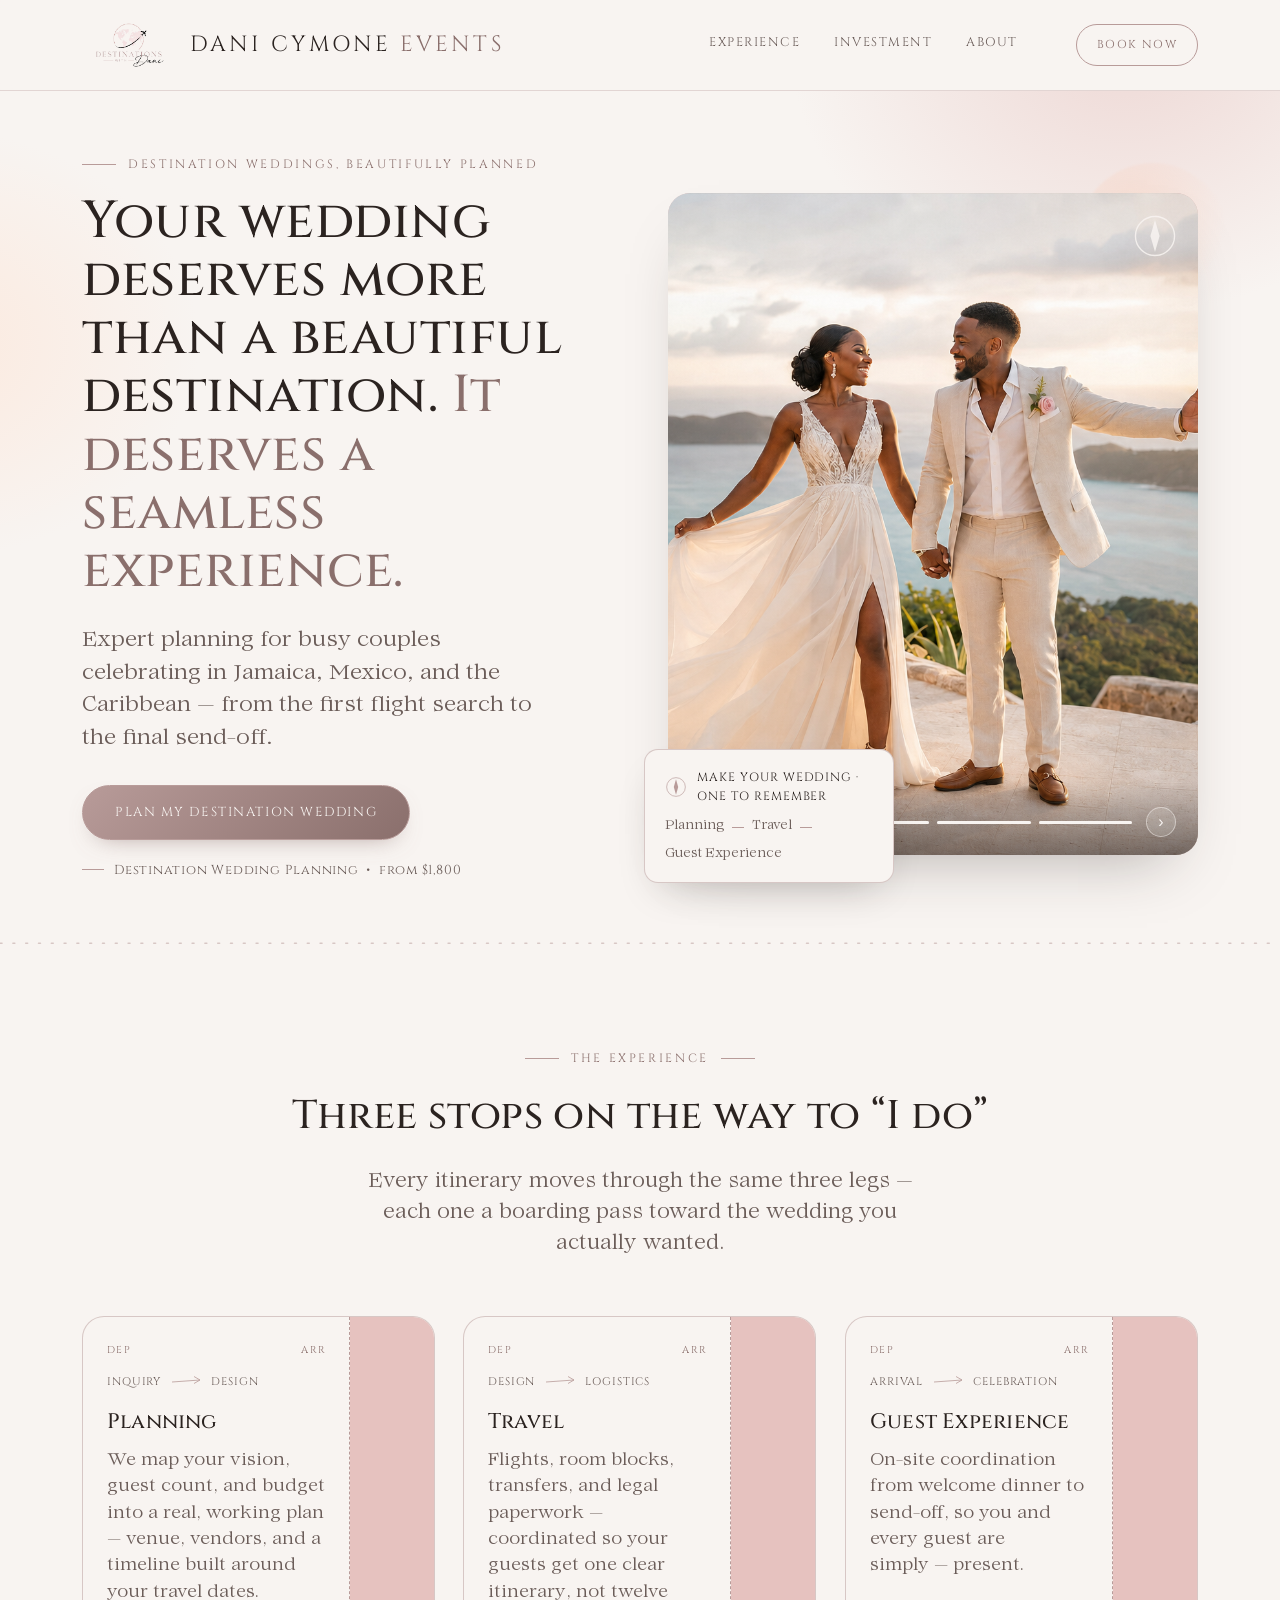
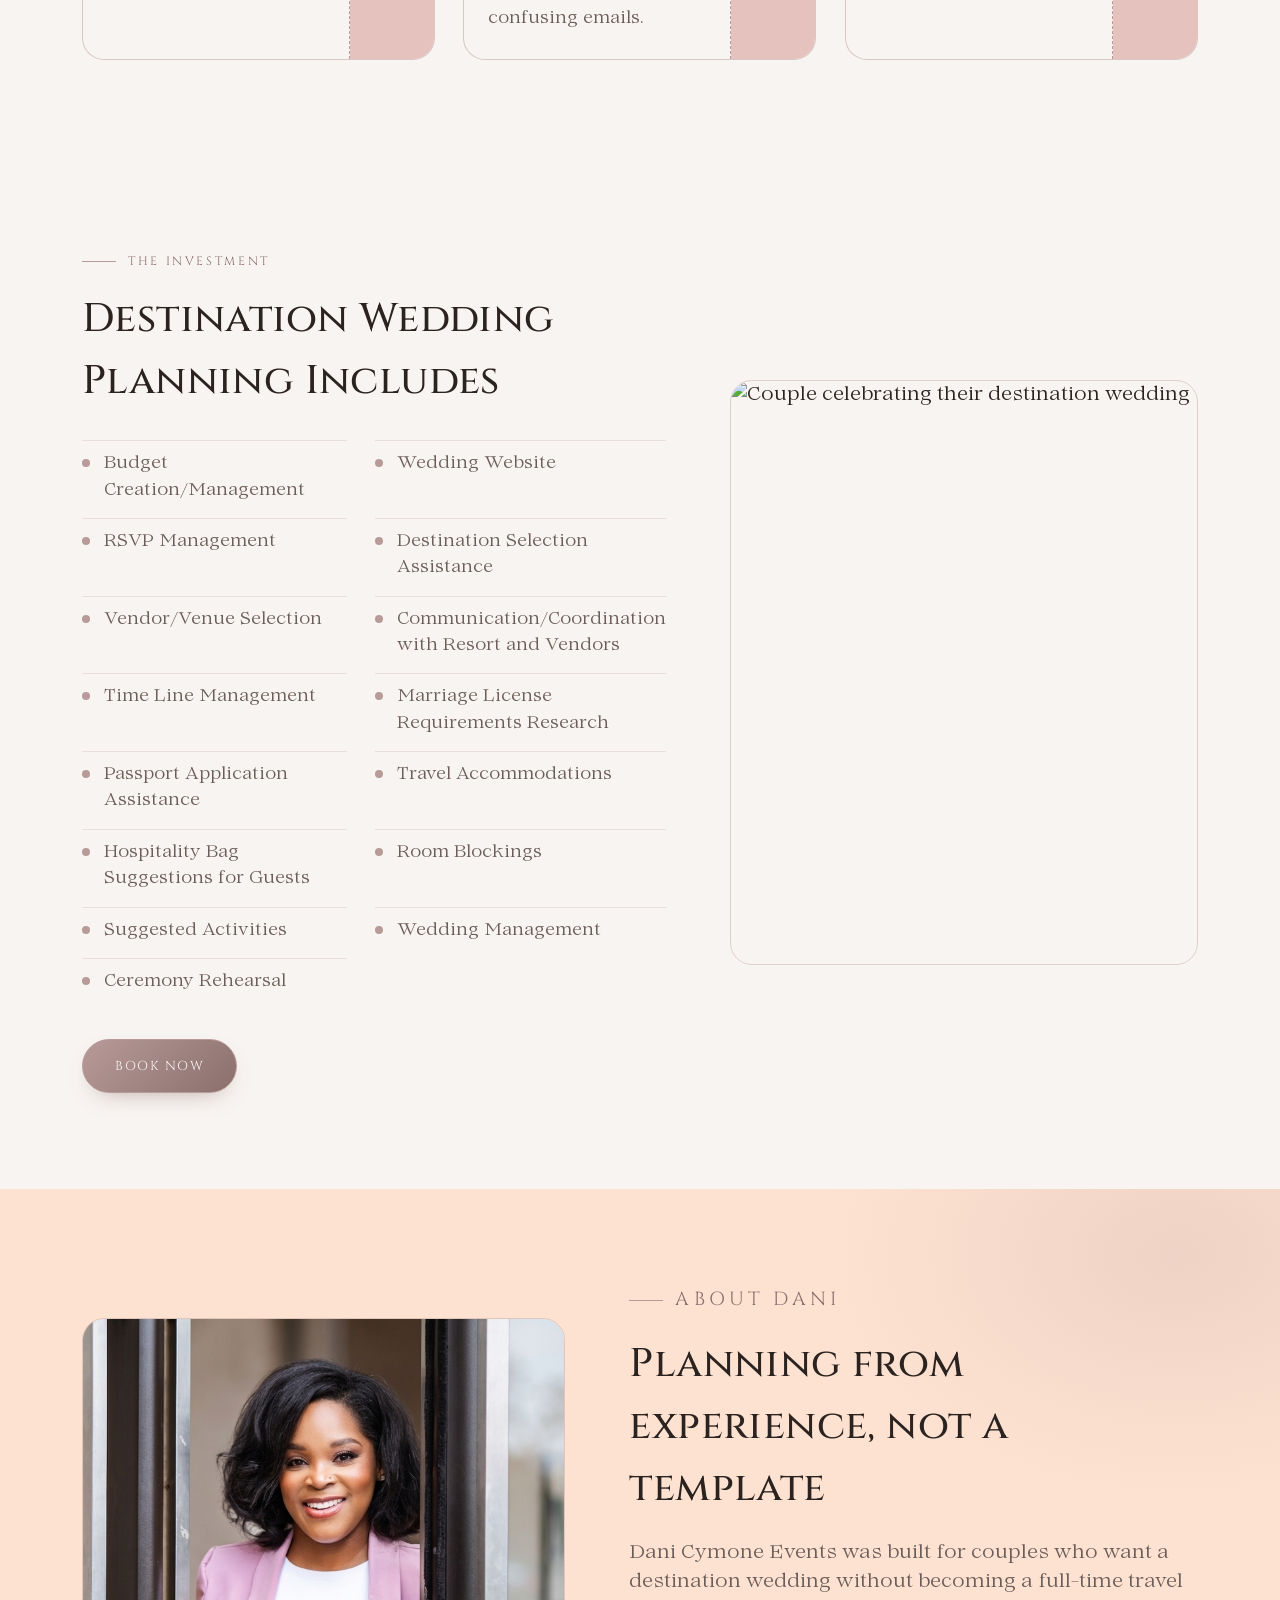
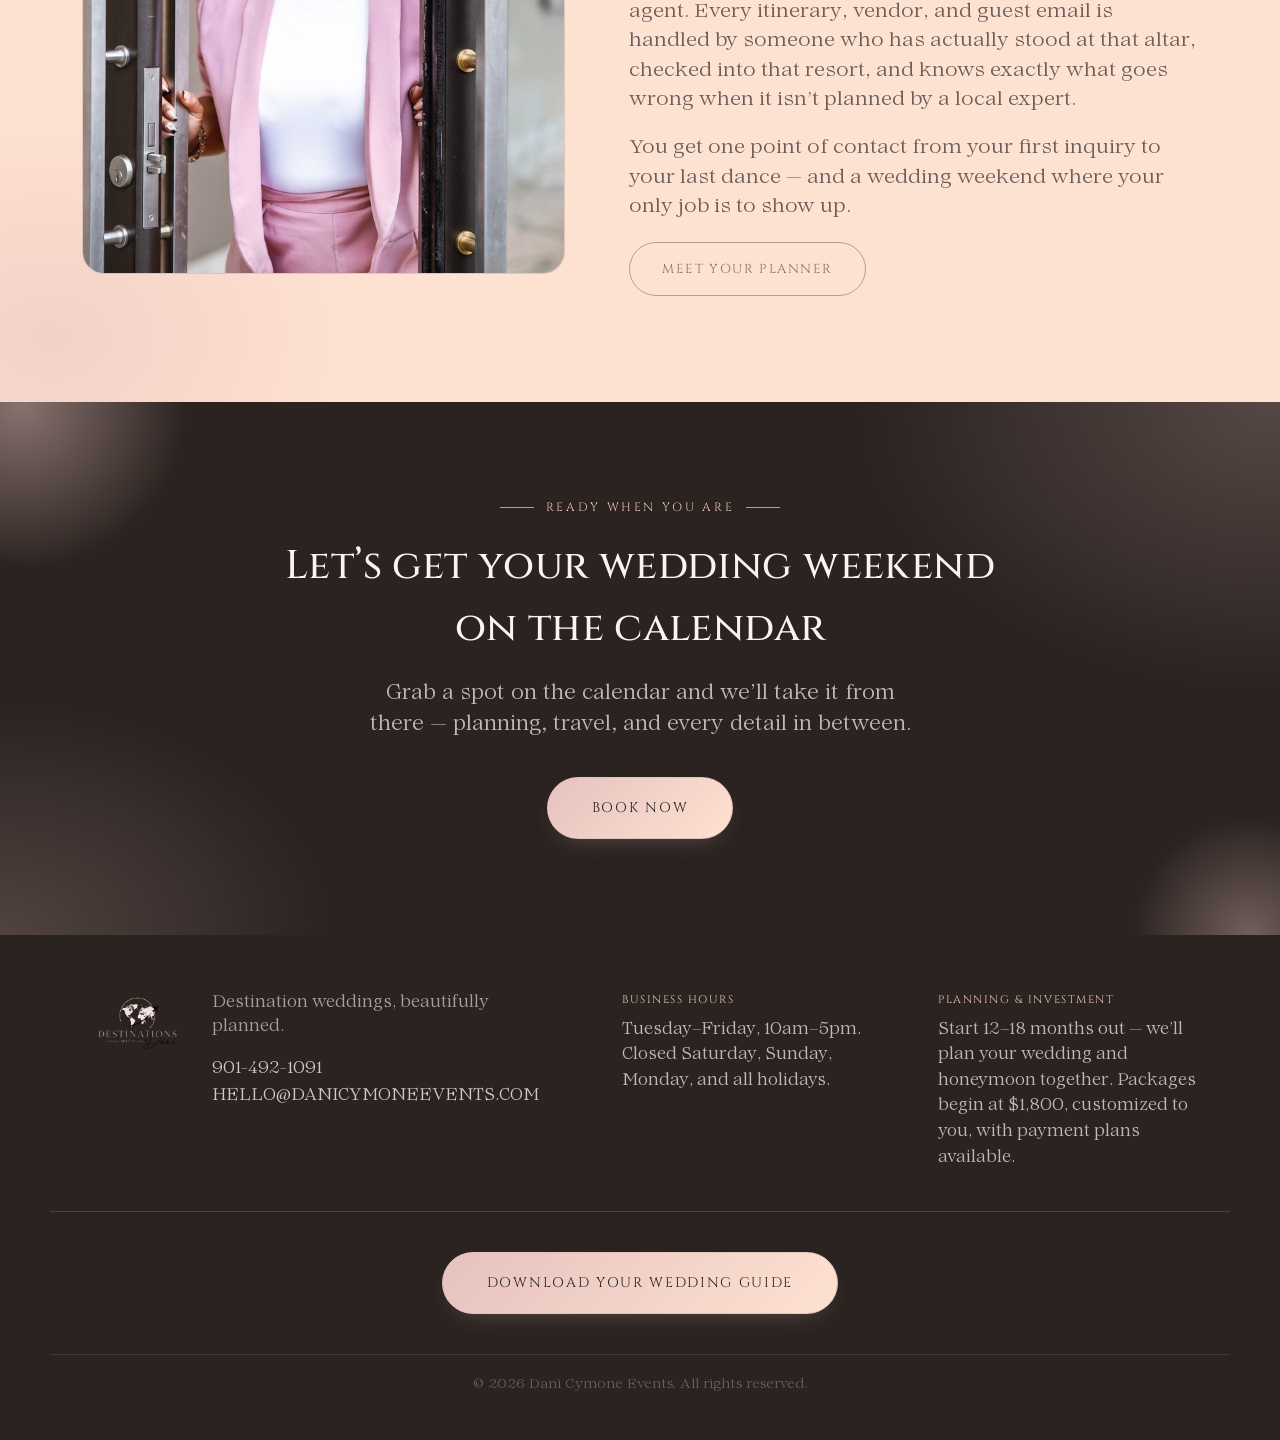
==== commit ebcccc30: "picture fix" ====
--- a/index.html
+++ b/index.html
@@ -194,7 +194,7 @@
 <section class="section section-tinted" id="about">
   <div class="wrap about-grid">
     <div class="about-visual">
-      <img src="assets/images/dani-portrait.jpg" alt="Dani Cymone, destination wedding planner" class="about-photo">
+      <img src="assets/images/DaniHeadshot.jpg" alt="Dani Cymone, destination wedding planner" class="about-photo">
     </div>
     <div class="about-copy">
       <p class="eyebrow"><span class="rule"></span>About Dani</p>
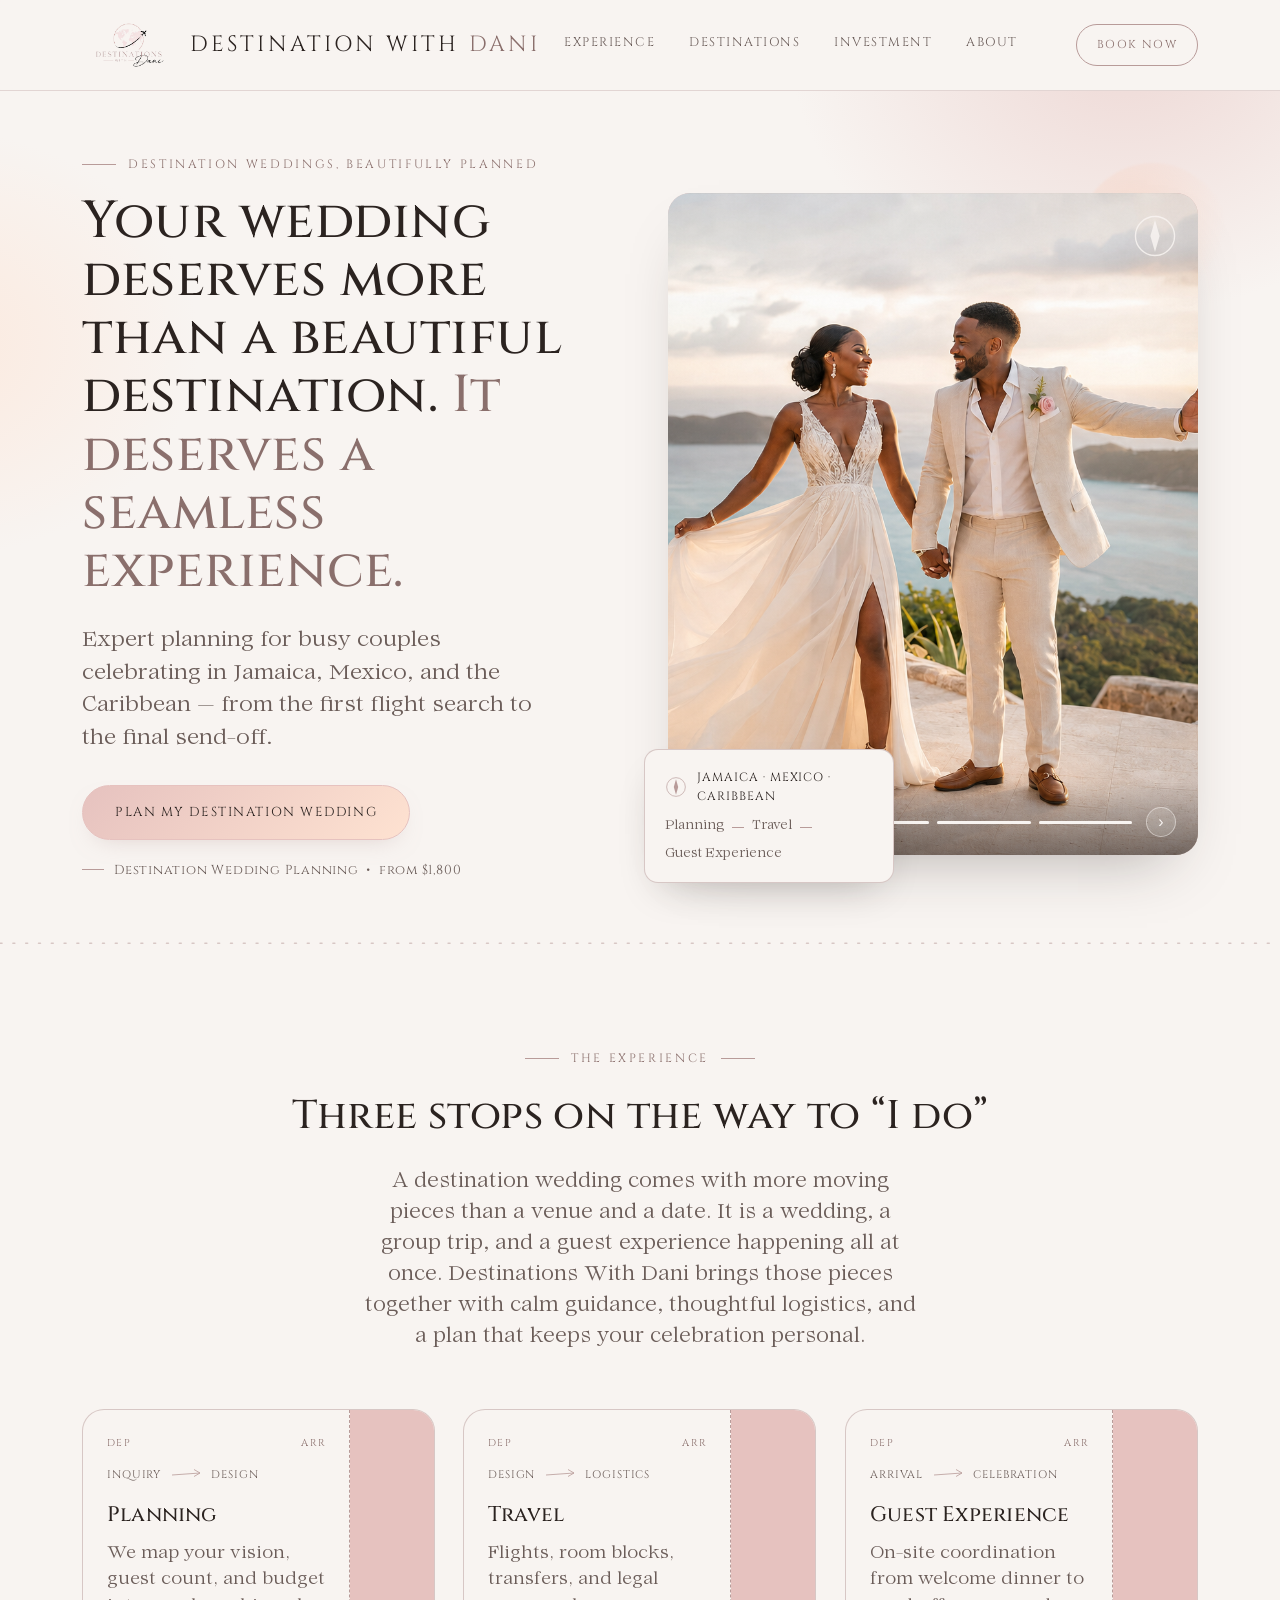
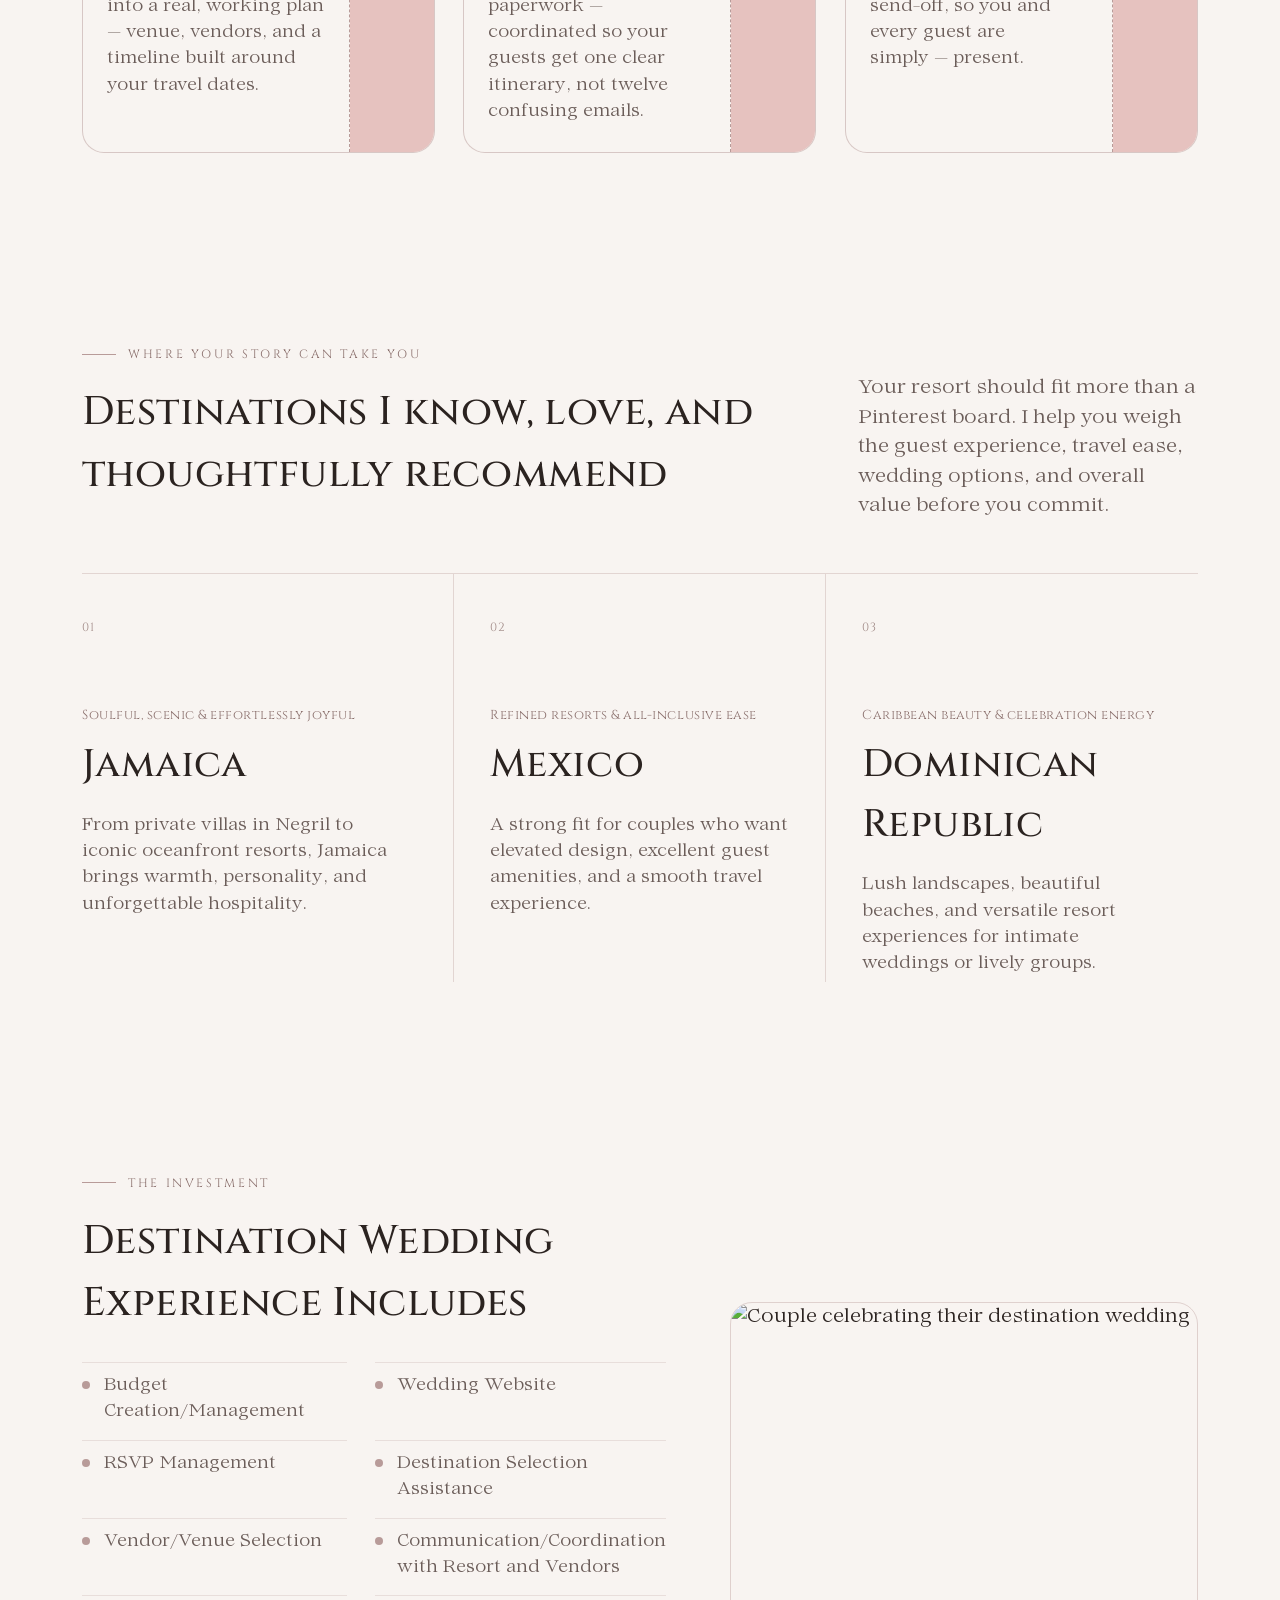
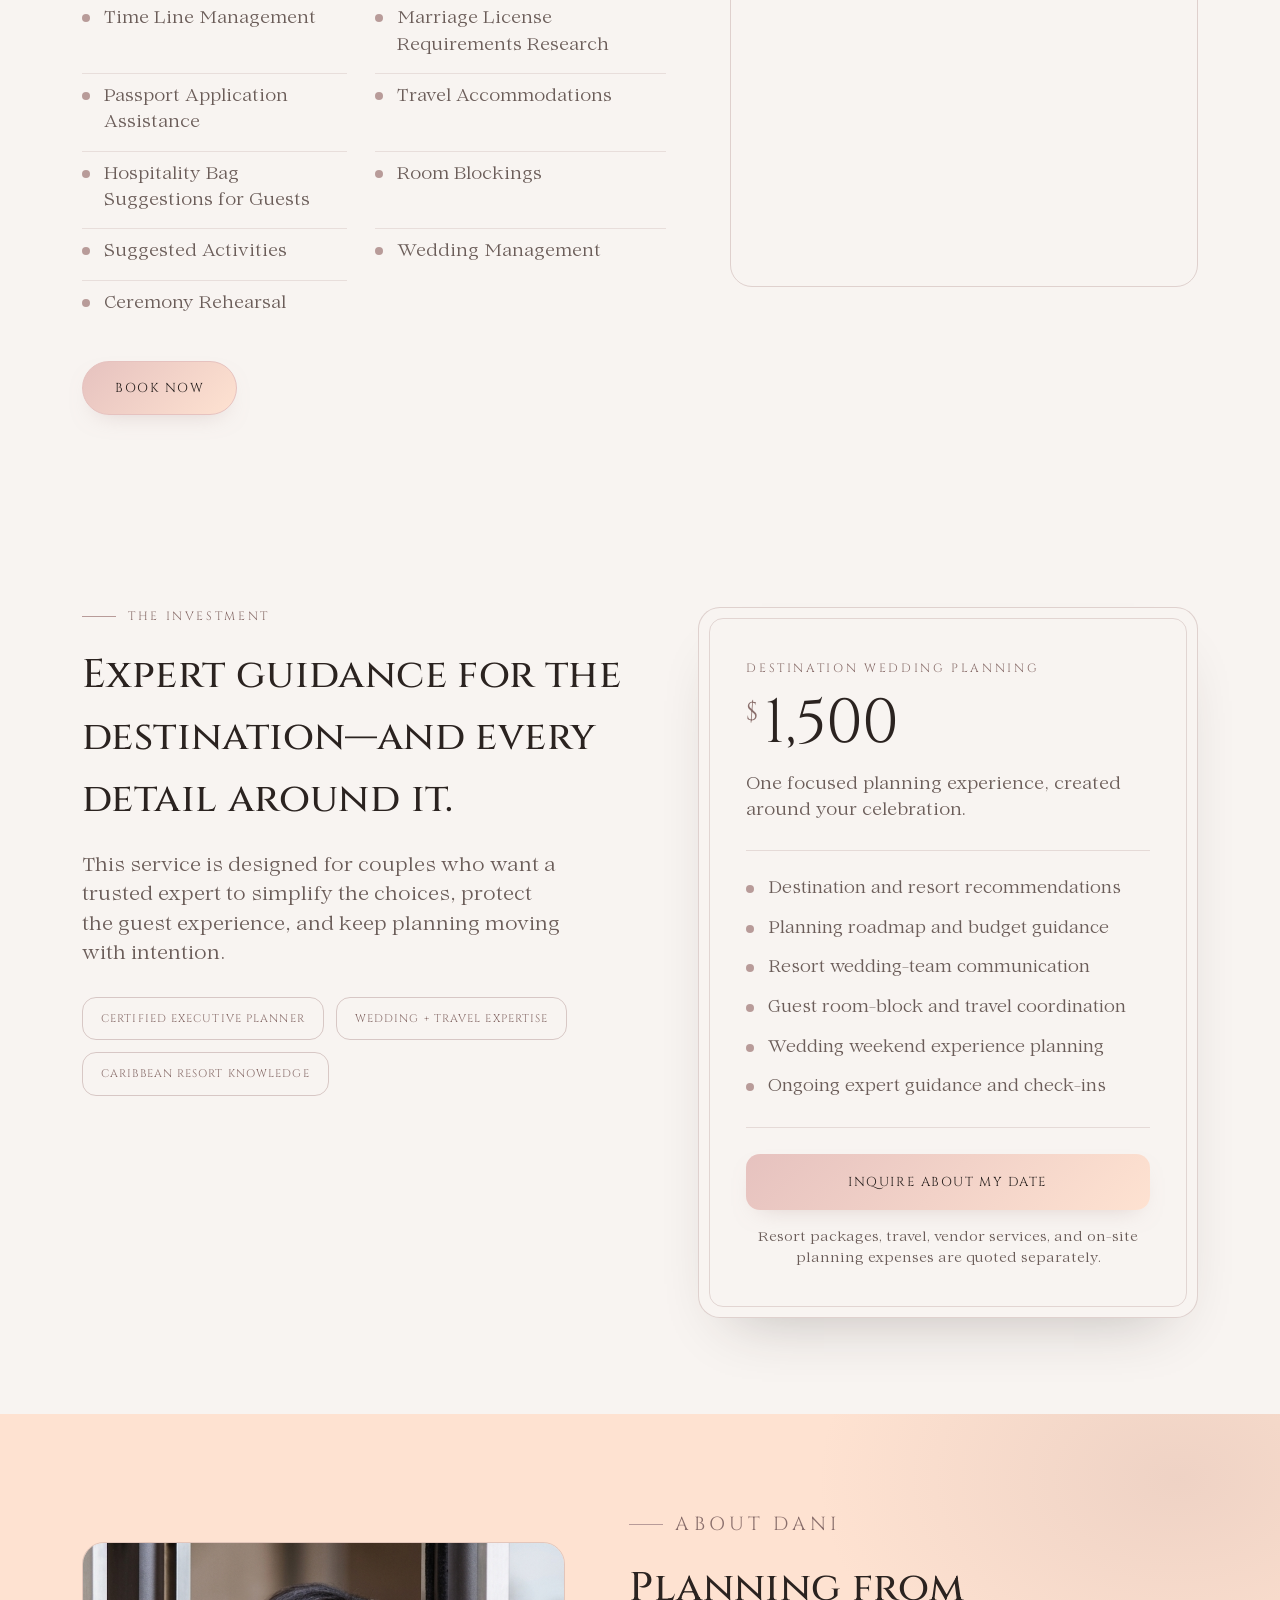
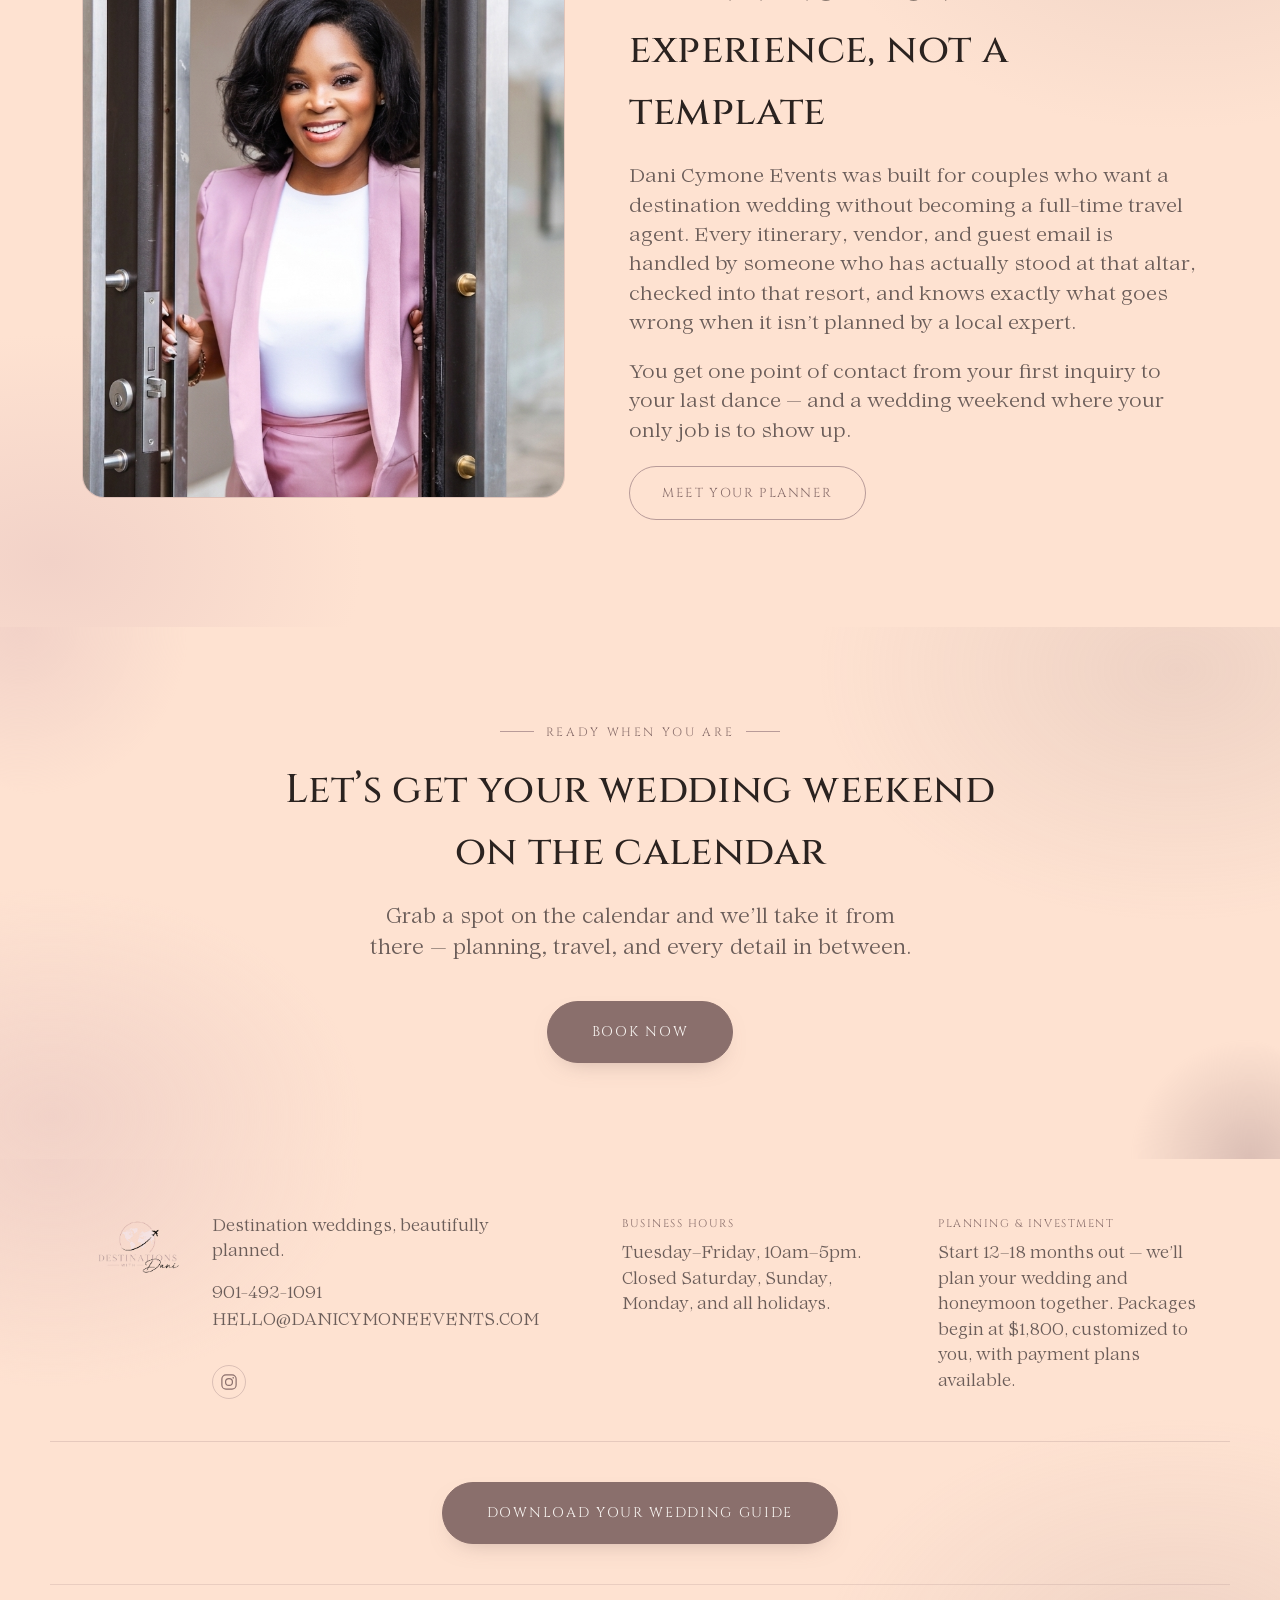
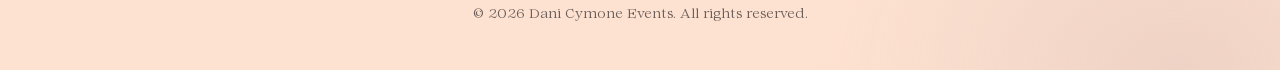
==== commit 2c120824: "final edits" ====
--- a/index.html
+++ b/index.html
@@ -25,10 +25,11 @@
   <div class="wrap header-inner">
     <a href="#top" class="site-logo" aria-label="Destinations with Dani — Home">
       <img src="assets/images/EditedDaniLogo.jpg" alt="Destinations with Dani" class="logo-img">
-      <span class="wordmark">DANI CYMONE <span>EVENTS</span></span>
+      <span class="wordmark">DESTINATION WITH <span>DANI</span></span>
     </a>
     <nav class="primary-nav" aria-label="Primary">
       <a href="#experience">Experience</a>
+      <a href="#destinations">Destinations</a>
       <a href="#investment">Investment</a>
       <a href="#about">About</a>
     </nav>
@@ -80,7 +81,7 @@
           <span class="compass-mini-badge" aria-hidden="true">
             <svg viewBox="0 0 40 40"><circle cx="20" cy="20" r="17" fill="none" stroke="#b89b99" stroke-width="1.2"/><path d="M20,6 L24,20 L20,34 L16,20 Z" fill="#b89b99"/></svg>
           </span>
-          <span>Make Your Wedding &middot; One To Remember</span>
+          <span>Jamaica &middot; Mexico &middot; Caribbean</span>
         </div>
         <div class="hero-card-route">
           <span>Planning</span><i></i><span>Travel</span><i></i><span>Guest Experience</span>
@@ -102,7 +103,9 @@
   <div class="wrap">
     <p class="eyebrow center"><span class="rule"></span>The Experience<span class="rule"></span></p>
     <h2 class="section-title center">Three stops on the way to &ldquo;I do&rdquo;</h2>
-    <p class="section-sub center">Every itinerary moves through the same three legs &mdash; each one a boarding pass toward the wedding you actually wanted.</p>
+    <p class="section-sub center">A destination wedding comes with more moving pieces than a venue and a date. It is a wedding, a group trip, and a guest experience happening all at once.
+
+Destinations With Dani brings those pieces together with calm guidance, thoughtful logistics, and a plan that keeps your celebration personal.</p>
 
     <div class="pass-row">
       <article class="boarding-pass">
@@ -159,12 +162,48 @@
   </div>
 </section>
 
+<!-- ===== DESTINATIONS ===== -->
+<section class="section" id="destinations">
+  <div class="wrap">
+    <div class="destinations-head">
+      <div class="destinations-heading">
+        <p class="eyebrow"><span class="rule"></span>Where Your Story Can Take You</p>
+        <h2 class="section-title">Destinations I know, love, and thoughtfully recommend</h2>
+      </div>
+      <p class="destinations-intro">Your resort should fit more than a Pinterest board. I help you weigh the guest experience, travel ease, wedding options, and overall value before you commit.</p>
+    </div>
+
+    <div class="destinations-row">
+      <article class="destination-card">
+        <span class="destination-index">01</span>
+        <p class="destination-tag">Soulful, scenic &amp; effortlessly joyful</p>
+        <h3>Jamaica</h3>
+        <p>From private villas in Negril to iconic oceanfront resorts, Jamaica brings warmth, personality, and unforgettable hospitality.</p>
+      </article>
+
+      <article class="destination-card">
+        <span class="destination-index">02</span>
+        <p class="destination-tag">Refined resorts &amp; all-inclusive ease</p>
+        <h3>Mexico</h3>
+        <p>A strong fit for couples who want elevated design, excellent guest amenities, and a smooth travel experience.</p>
+      </article>
+
+      <article class="destination-card">
+        <span class="destination-index">03</span>
+        <p class="destination-tag">Caribbean beauty &amp; celebration energy</p>
+        <h3>Dominican Republic</h3>
+        <p>Lush landscapes, beautiful beaches, and versatile resort experiences for intimate weddings or lively groups.</p>
+      </article>
+    </div>
+  </div>
+</section>
+
 <!-- ===== WHAT'S INCLUDED ===== -->
 <section class="section" id="investment">
   <div class="wrap investment-grid">
     <div class="investment-copy">
       <p class="eyebrow"><span class="rule"></span>The Investment</p>
-      <h2 class="section-title">Destination Wedding Planning Includes</h2>
+      <h2 class="section-title">Destination Wedding Experience Includes</h2>
       <ul class="includes-list">
         <li>Budget Creation/Management</li>
         <li>Wedding Website</li>
@@ -190,6 +229,42 @@
   </div>
 </section>
 
+<!-- ===== PRICING / GUIDANCE ===== -->
+<section class="section" id="pricing">
+  <div class="wrap pricing-grid">
+    <div class="pricing-copy">
+      <p class="eyebrow"><span class="rule"></span>The Investment</p>
+      <h2 class="section-title pricing-title">Expert guidance for the destination&mdash;and every detail around it.</h2>
+      <p class="pricing-sub">This service is designed for couples who want a trusted expert to simplify the choices, protect the guest experience, and keep planning moving with intention.</p>
+      <div class="pricing-badges">
+        <span class="pricing-badge">Certified Executive Planner</span>
+        <span class="pricing-badge">Wedding + Travel Expertise</span>
+        <span class="pricing-badge">Caribbean Resort Knowledge</span>
+      </div>
+    </div>
+
+    <div class="price-card-wrap">
+      <div class="price-card">
+        <p class="eyebrow small">Destination Wedding Planning</p>
+        <p class="price-amount"><span class="price-currency">$</span>1,500</p>
+        <p class="price-desc">One focused planning experience, created around your celebration.</p>
+        <div class="price-divider"></div>
+        <ul class="price-list">
+          <li>Destination and resort recommendations</li>
+          <li>Planning roadmap and budget guidance</li>
+          <li>Resort wedding-team communication</li>
+          <li>Guest room-block and travel coordination</li>
+          <li>Wedding weekend experience planning</li>
+          <li>Ongoing expert guidance and check-ins</li>
+        </ul>
+        <div class="price-divider"></div>
+        <a href="https://danicymoneevents.hbportal.co/public/6537eff61da5b40085b5f3f3/1-Schedule" target="_blank" rel="noopener noreferrer" class="price-cta">Inquire About My Date</a>
+        <p class="price-note">Resort packages, travel, vendor services, and on-site planning expenses are quoted separately.</p>
+      </div>
+    </div>
+  </div>
+</section>
+
 <!-- ===== ABOUT ===== -->
 <section class="section section-tinted" id="about">
   <div class="wrap about-grid">
@@ -214,7 +289,7 @@
     <p class="eyebrow center"><span class="rule"></span>Ready When You Are<span class="rule"></span></p>
     <h2 class="section-title center">Let&rsquo;s get your wedding weekend on the calendar</h2>
     <p class="section-sub center">Grab a spot on the calendar and we&rsquo;ll take it from there &mdash; planning, travel, and every detail in between.</p>
-    <a href="https://danicymoneevents.hbportal.co/public/6537eff61da5b40085b5f3f3/1-Schedule" target="_blank" rel="noopener noreferrer" class="btn btn-solid btn-large">Book Now</a>
+    <a href="https://danicymoneevents.hbportal.co/public/6537eff61da5b40085b5f3f3/1-Schedule" target="_blank" rel="noopener noreferrer" class="btn btn-dark btn-large">Book Now</a>
   </div>
 </section>
 
@@ -229,6 +304,13 @@
           <a href="tel:19014921091">901-492-1091</a><br>
           <a href="mailto:hello@danicymoneevents.com">HELLO@DANICYMONEEVENTS.COM</a>
         </p>
+        <a href="https://www.instagram.com/danicymoneevents?igsh=NWY4NGFkcDhscTMw" target="_blank" rel="noopener noreferrer" class="footer-social" aria-label="Follow Destinations with Dani on Instagram">
+          <svg viewBox="0 0 24 24" fill="none" stroke="currentColor" stroke-width="1.6" stroke-linecap="round" stroke-linejoin="round" aria-hidden="true">
+            <rect x="2.5" y="2.5" width="19" height="19" rx="5.5"/>
+            <circle cx="12" cy="12" r="4.6"/>
+            <circle cx="17.6" cy="6.4" r="1.1" fill="currentColor" stroke="none"/>
+          </svg>
+        </a>
       </div>
     </div>
     <div class="footer-info">
@@ -244,7 +326,7 @@
   </div>
 
   <div class="wrap footer-guide">
-    <a href="https://www.canva.com/design/DAFTlL1XCnE/EAJRQQwgAZ2EIj3m2GyqQg/view?utm_content=DAFTlL1XCnE&utm_campaign=designshare&utm_medium=link2&utm_source=uniquelinks&utlId=h9b1b9f0e7c" target="_blank" rel="noopener noreferrer" class="btn btn-solid btn-large">Download Your Wedding Guide</a>
+    <a href="https://www.canva.com/design/DAFTlL1XCnE/EAJRQQwgAZ2EIj3m2GyqQg/view?utm_content=DAFTlL1XCnE&utm_campaign=designshare&utm_medium=link2&utm_source=uniquelinks&utlId=h9b1b9f0e7c" target="_blank" rel="noopener noreferrer" class="btn btn-dark btn-large">Download Your Wedding Guide</a>
   </div>
 
   <div class="wrap footer-bottom">
--- a/css/styles.css
+++ b/css/styles.css
@@ -1,11 +1,3 @@
-/* ============ LOVELACE ============
-   Files provided: Lovelace Text Regular + Lovelace Text Bold Italic.
-   The --font-body variable below already lists "Lovelace" first, so once
-   these @font-face rules resolve, every body text element switches over automatically.
-   Note: there's no separate "regular italic" file, so italic text at normal
-   weight will fall back to the browser's faux-italic of the Regular file
-   until/unless a true regular-italic file is added. */
-
 @font-face{
   font-family: "Lovelace";
   src: url("../assets/fonts/Lovelace-Text.ttf") format("truetype");
@@ -87,11 +79,12 @@
 }
 .btn-large{ padding: 19px 44px; font-size: 14px; }
 .btn-solid{
-  background: linear-gradient(135deg, var(--mauve), var(--mauve-deep));
-  color: var(--cream);
-  box-shadow: 0 10px 24px -14px rgba(138,111,108,.7);
-}
-.btn-solid:hover{ box-shadow: 0 16px 34px -14px rgba(138,111,108,.85); transform: translateY(-3px) scale(1.04); }
+  background: linear-gradient(135deg, var(--rose), var(--blush));
+  color: var(--ink);
+  border-color: var(--rose);
+  box-shadow: 0 10px 24px -14px rgba(184,155,153,.5);
+}
+.btn-solid:hover{ box-shadow: 0 16px 34px -14px rgba(184,155,153,.65); transform: translateY(-3px) scale(1.04); }
 .btn-solid:active{ transform: translateY(-1px) scale(.98); }
 .btn-outline{ background: transparent; color: var(--mauve-deep); position: relative; overflow: hidden; z-index: 1; }
 .btn-outline::before{
@@ -103,6 +96,16 @@
 .btn-outline:hover{ color: var(--cream); }
 .btn-outline:hover::before{ transform: translateX(0); }
 .btn-small{ padding: 12px 22px; font-size: 12px; }
+
+/* Solid dark button — used on light/blush backgrounds so the CTA still stands out */
+.btn-dark{
+  background: var(--mauve-deep);
+  color: var(--cream);
+  border-color: var(--mauve-deep);
+  box-shadow: 0 10px 24px -14px rgba(138,111,108,.55);
+}
+.btn-dark:hover{ background: var(--ink); border-color: var(--ink); box-shadow: 0 16px 34px -14px rgba(43,35,32,.4); transform: translateY(-3px) scale(1.04); }
+.btn-dark:active{ transform: translateY(-1px) scale(.98); }
 
 /* ============ EYEBROW / RULES ============ */
 .eyebrow{
@@ -355,6 +358,64 @@
 .stub-label{ font-family: var(--font-display); font-size: 9px; letter-spacing:.1em; color: var(--cream); opacity:.8; }
 .stub-value{ font-family: var(--font-display); font-size: 18px; color: var(--cream); margin-bottom: 8px; }
 
+/* ============ DESTINATIONS ============ */
+.destinations-head{
+  display: flex;
+  justify-content: space-between;
+  align-items: flex-end;
+  gap: 48px;
+  padding-bottom: 48px;
+}
+.destinations-heading{ flex: 1; min-width: 0; }
+.destinations-intro{
+  flex: none;
+  max-width: 340px;
+  font-size: 19px;
+  margin-bottom: 0;
+  padding-bottom: 4px;
+}
+.destinations-row{
+  display: grid;
+  grid-template-columns: repeat(3, 1fr);
+  border-top: 1px solid rgba(184,155,153,.35);
+}
+.destination-card{
+  padding: 44px 36px 4px 0;
+  position: relative;
+}
+.destination-card + .destination-card{
+  padding-left: 36px;
+}
+.destination-card:not(:last-child)::after{
+  content: "";
+  position: absolute;
+  top: 0; bottom: 0; right: 0;
+  width: 0;
+  border-right: 1px solid rgba(184,155,153,.35);
+}
+.destination-index{
+  display: block;
+  font-family: var(--font-display);
+  font-size: 12px;
+  letter-spacing: .1em;
+  color: var(--mauve-deep);
+  opacity: .8;
+  margin-bottom: 68px;
+}
+.destination-tag{
+  font-family: var(--font-display);
+  font-size: 13px;
+  letter-spacing: .04em;
+  color: var(--mauve-deep);
+  margin-bottom: 10px;
+}
+.destination-card h3{ font-size: clamp(30px, 3vw, 40px); margin-bottom: 18px; }
+.destination-card p:last-child{
+  font-size: 17px;
+  max-width: 320px;
+  margin-bottom: 0;
+}
+
 /* ============ INVESTMENT / INCLUDES ============ */
 .investment-grid{
   display:grid; grid-template-columns: 1fr 0.8fr; gap: 64px; align-items:center;
@@ -389,6 +450,102 @@
   aspect-ratio: 400 / 500;
   object-fit: cover;
   object-position: center;
+}
+
+/* ============ PRICING / GUIDANCE ============ */
+.pricing-grid{
+  display: grid;
+  grid-template-columns: 1.05fr 0.95fr;
+  gap: 64px;
+  align-items: start;
+}
+.pricing-title{ margin-bottom: 22px; }
+.pricing-sub{ font-size: 19px; max-width: 480px; margin-bottom: 28px; }
+.pricing-badges{
+  display: flex;
+  flex-wrap: wrap;
+  gap: 12px;
+}
+.pricing-badge{
+  font-family: var(--font-display);
+  font-size: 11px;
+  letter-spacing: .1em;
+  text-transform: uppercase;
+  color: var(--mauve-deep);
+  border: 1px solid rgba(184,155,153,.5);
+  border-radius: var(--radius-sm);
+  padding: 12px 18px;
+}
+
+.price-card-wrap{
+  background: var(--cream);
+  border: 1px solid rgba(184,155,153,.4);
+  border-radius: var(--radius);
+  padding: 10px;
+  box-shadow: 0 30px 60px -34px rgba(43,35,32,.3);
+}
+.price-card{
+  border: 1px solid rgba(184,155,153,.35);
+  border-radius: calc(var(--radius) - 8px);
+  padding: 40px 36px 36px;
+}
+.price-card .eyebrow.small{ margin-bottom: 14px; }
+.price-amount{
+  display: flex;
+  align-items: flex-start;
+  gap: 6px;
+  font-family: var(--font-display);
+  font-size: clamp(46px, 5vw, 62px);
+  line-height: 1;
+  color: var(--ink);
+  margin: 0 0 18px;
+}
+.price-currency{
+  font-size: clamp(22px, 2vw, 26px);
+  margin-top: 8px;
+  color: var(--mauve-deep);
+}
+.price-desc{ font-size: 17px; margin-bottom: 0; }
+.price-divider{
+  height: 1px;
+  background: rgba(184,155,153,.3);
+  margin: 26px 0;
+}
+.price-list{ display: flex; flex-direction: column; gap: 14px; }
+.price-list li{
+  font-size: 16.5px;
+  color: var(--ink-soft);
+  padding-left: 22px;
+  position: relative;
+}
+.price-list li::before{
+  content: "";
+  position: absolute; left: 0; top: 8px;
+  width: 8px; height: 8px;
+  background: var(--mauve);
+  border-radius: 50%;
+}
+.price-cta{
+  display: block;
+  text-align: center;
+  font-family: var(--font-display);
+  font-size: 13px;
+  letter-spacing: .12em;
+  text-transform: uppercase;
+  text-decoration: none;
+  color: var(--ink);
+  background: linear-gradient(135deg, var(--rose), var(--blush));
+  border-radius: var(--radius-sm);
+  padding: 18px 20px;
+  box-shadow: 0 10px 24px -14px rgba(184,155,153,.5);
+  transition: box-shadow .3s ease, transform .35s var(--bounce);
+}
+.price-cta:hover{ box-shadow: 0 16px 34px -14px rgba(184,155,153,.65); transform: translateY(-2px); }
+.price-note{
+  font-size: 13.5px;
+  text-align: center;
+  color: var(--ink-soft);
+  margin: 18px 0 0;
 }
 
 /* ============ ABOUT ============ */
@@ -404,22 +561,21 @@
 .about-copy p{ font-size: 19px; }
 
 /* ============ BOOK NOW ============ */
+/* Matches the same light blush treatment as .section-tinted (About Dani) */
 .book-section{
   position: relative;
   overflow: hidden;
   background:
-    radial-gradient(700px 480px at 100% 0%, rgba(184,155,153,.3), transparent 60%),
-    radial-gradient(600px 420px at 0% 100%, rgba(230,194,191,.2), transparent 55%),
-    var(--ink);
-  color: var(--cream);
+    radial-gradient(600px 420px at 92% 8%, rgba(184,155,153,.22), transparent 60%),
+    radial-gradient(520px 380px at 4% 92%, rgba(230,194,191,.5), transparent 60%),
+    var(--blush);
+  color: var(--ink);
   text-align: center;
 }
-.book-section .eyebrow{ color: var(--rose); }
-.book-section .section-title{ color: var(--cream); }
-.book-section .section-sub{ color: rgba(248,244,241,.72); margin-bottom: 36px; }
+.book-section .eyebrow{ color: var(--mauve-deep); }
+.book-section .section-title{ color: var(--ink); }
+.book-section .section-sub{ color: var(--ink-soft); margin-bottom: 36px; }
 .book-inner{ position: relative; z-index: 1; display:flex; flex-direction:column; align-items:center; }
-.book-section .btn-large{ background: linear-gradient(135deg, var(--rose), var(--blush)); color: var(--ink); border-color: var(--rose); }
-.book-section .btn-large:hover{ box-shadow: 0 20px 44px -16px rgba(254,226,209,.5); }
 
 .blob{
   position: absolute;
@@ -444,36 +600,58 @@
 @media (prefers-reduced-motion: reduce){ .blob, .hero-visual::before{ animation: none; } }
 
 /* ============ FOOTER ============ */
-.site-footer{ background: var(--ink); color: rgba(248,244,241,.7); padding-top: 56px; }
+/* Same light blush treatment as .section-tinted (About Dani) */
+.site-footer{
+  background:
+    radial-gradient(600px 420px at 92% 100%, rgba(184,155,153,.22), transparent 60%),
+    radial-gradient(520px 380px at 4% 0%, rgba(230,194,191,.5), transparent 60%),
+    var(--blush);
+  color: var(--ink-soft);
+  padding-top: 56px;
+}
 .footer-inner{
   display:flex; justify-content: space-between; align-items:flex-start;
-  padding-bottom: 40px; border-bottom: 1px solid rgba(248,244,241,.15);
+  padding-bottom: 40px; border-bottom: 1px solid rgba(184,155,153,.35);
   flex-wrap: wrap; gap: 40px;
 }
 .footer-brand{ max-width: 320px; display:flex; align-items:flex-start; gap: 16px; }
-.footer-brand .wordmark{ color: var(--cream); }
-.footer-brand-text p{ color: rgba(248,244,241,.6); margin-top: 0; font-size: 16px; }
+.footer-brand .wordmark{ color: var(--ink); }
+.footer-brand-text p{ color: var(--ink-soft); margin-top: 0; font-size: 16px; }
 .footer-logo{ height: 64px; width: auto; flex: none; }
 .footer-contact{ margin-top: 14px; line-height: 1.7; }
-.footer-contact a{ color: rgba(248,244,241,.8); text-decoration: none; transition: color .2s ease; }
-.footer-contact a:hover{ color: var(--rose); text-decoration: underline; }
+.footer-contact a{ color: var(--ink-soft); text-decoration: none; transition: color .2s ease; }
+.footer-contact a:hover{ color: var(--mauve-deep); text-decoration: underline; }
+
+.footer-social{
+  display: inline-flex;
+  align-items: center;
+  justify-content: center;
+  width: 34px; height: 34px;
+  margin-top: 14px;
+  border: 1px solid rgba(184,155,153,.5);
+  border-radius: 50%;
+  color: var(--mauve-deep);
+  text-decoration: none;
+  transition: background .2s ease, color .2s ease, transform .25s var(--bounce);
+}
+.footer-social svg{ width: 18px; height: 18px; }
+.footer-social:hover{
+  background: var(--mauve-deep);
+  color: var(--cream);
+  transform: translateY(-2px);
+}
 
 .footer-info{ display:flex; gap: 56px; flex-wrap: wrap; }
 .footer-block{ max-width: 260px; }
 .footer-label{
   display:block; font-family: var(--font-display); font-size: 11px;
-  letter-spacing:.14em; text-transform:uppercase; color: var(--rose); margin-bottom: 10px;
-}
-.footer-block p{ color: rgba(248,244,241,.72); font-size: 16px; margin: 0; line-height: 1.6; }
+  letter-spacing:.14em; text-transform:uppercase; color: var(--mauve-deep); margin-bottom: 10px;
+}
+.footer-block p{ color: var(--ink-soft); font-size: 16px; margin: 0; line-height: 1.6; }
 
 .footer-guide{ display:flex; justify-content:center; padding: 40px 0; }
-.footer-guide .btn-large{
-  background: linear-gradient(135deg, var(--rose), var(--blush));
-  color: var(--ink); border-color: var(--rose);
-}
-.footer-guide .btn-large:hover{ box-shadow: 0 20px 44px -16px rgba(254,226,209,.5); }
-
-.footer-bottom{ padding: 20px 0 32px; font-size: 13px; border-top: 1px solid rgba(248,244,241,.1); text-align:center; }
+
+.footer-bottom{ padding: 20px 0 32px; font-size: 13px; border-top: 1px solid rgba(184,155,153,.3); text-align:center; color: var(--ink-soft); }
 
 /* ============ RESPONSIVE ============ */
 @media (max-width: 980px){
@@ -482,7 +660,16 @@
   .pass-row{ grid-template-columns: 1fr; }
   .investment-grid{ grid-template-columns: 1fr; }
   .investment-visual{ order: -1; max-width: 360px; margin: 0 auto; }
+  .pricing-grid{ grid-template-columns: 1fr; }
   .about-grid{ grid-template-columns: 1fr; }
+
+  .destinations-head{ flex-direction: column; align-items: flex-start; gap: 24px; }
+  .destinations-intro{ max-width: 100%; }
+  .destinations-row{ grid-template-columns: 1fr; border-top: none; }
+  .destination-card{ padding: 28px 0; border-top: 1px solid rgba(184,155,153,.35); }
+  .destination-card + .destination-card{ padding-left: 0; }
+  .destination-card:not(:last-child)::after{ display: none; }
+  .destination-index{ margin-bottom: 20px; }
 
   .primary-nav{
     display: flex; flex-direction: column; gap: 0;
@@ -495,7 +682,7 @@
   }
   .primary-nav a{ padding: 16px 32px; border-top: 1px solid rgba(184,155,153,.2); }
   .primary-nav a::after{ display:none; }
-  .site-header.nav-open .primary-nav{ max-height: 320px; }
+  .site-header.nav-open .primary-nav{ max-height: 380px; }
   .menu-toggle{ display: flex; }
 }
 
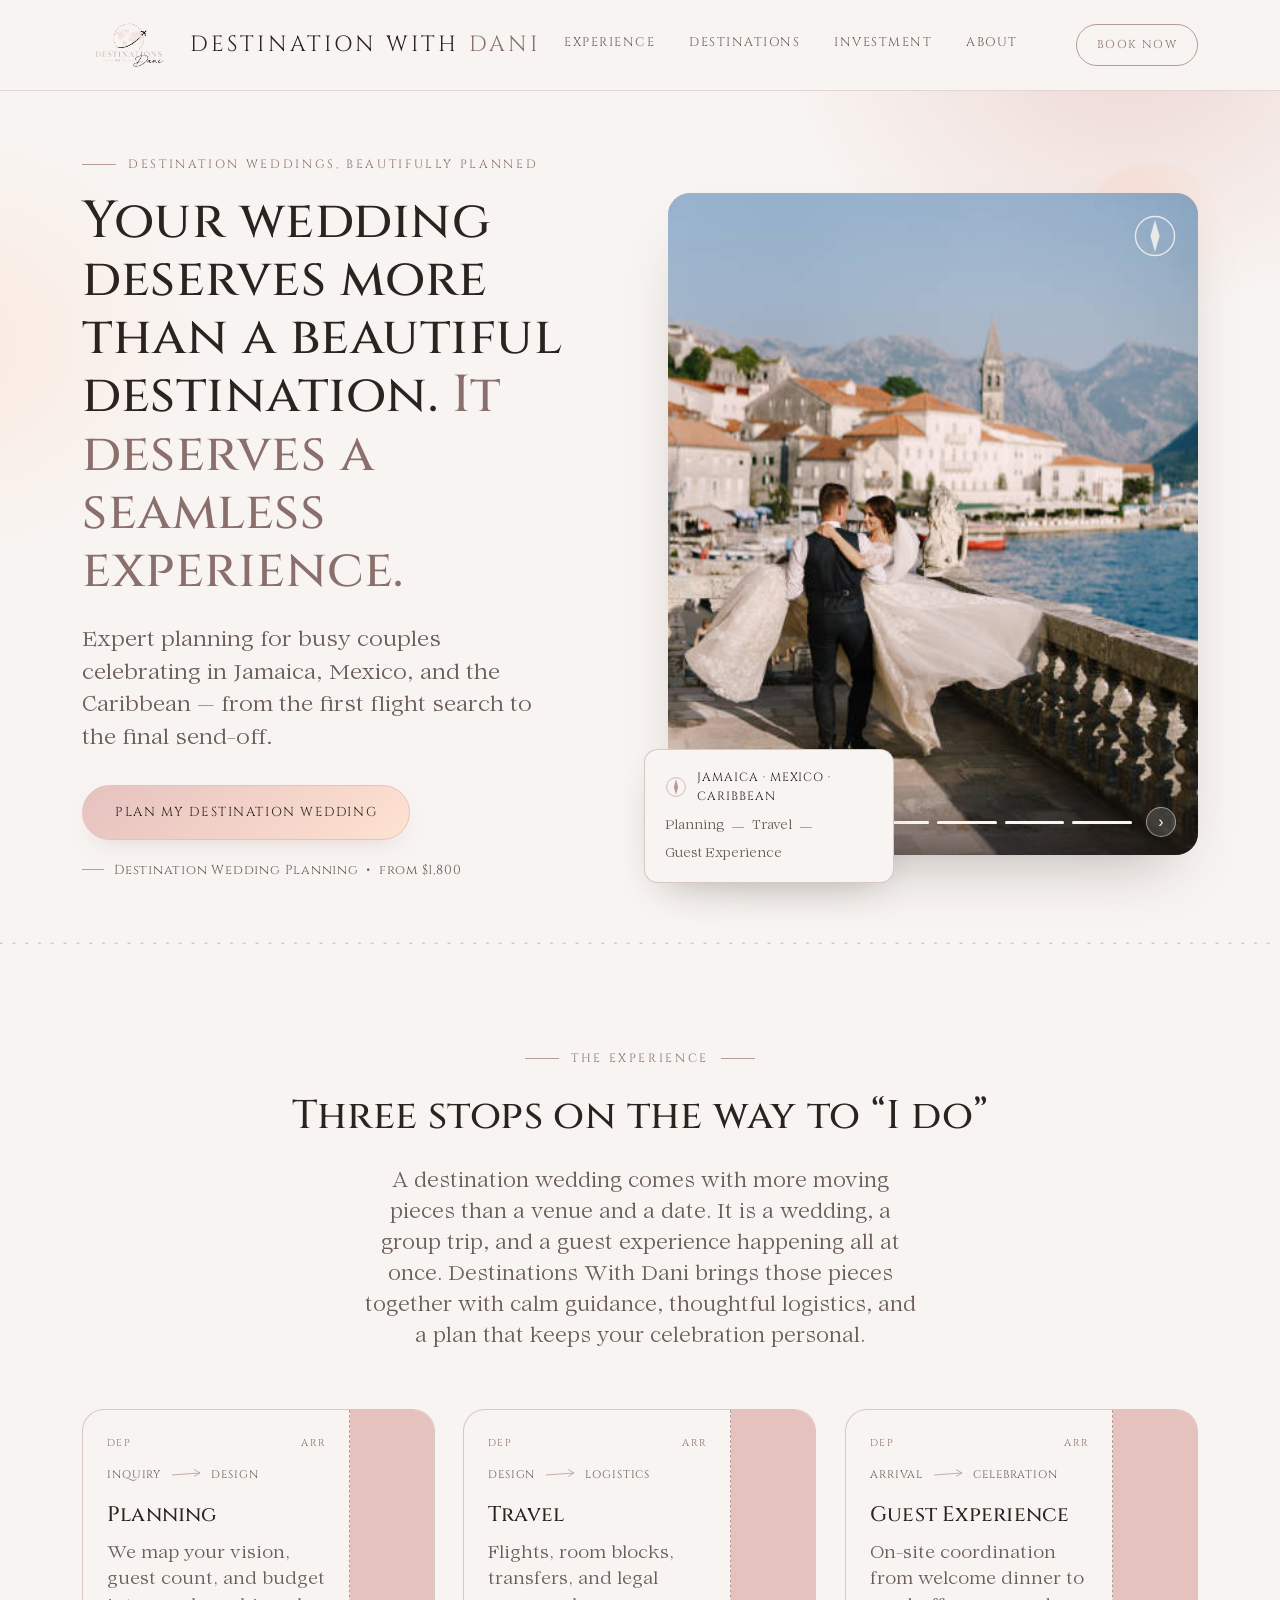
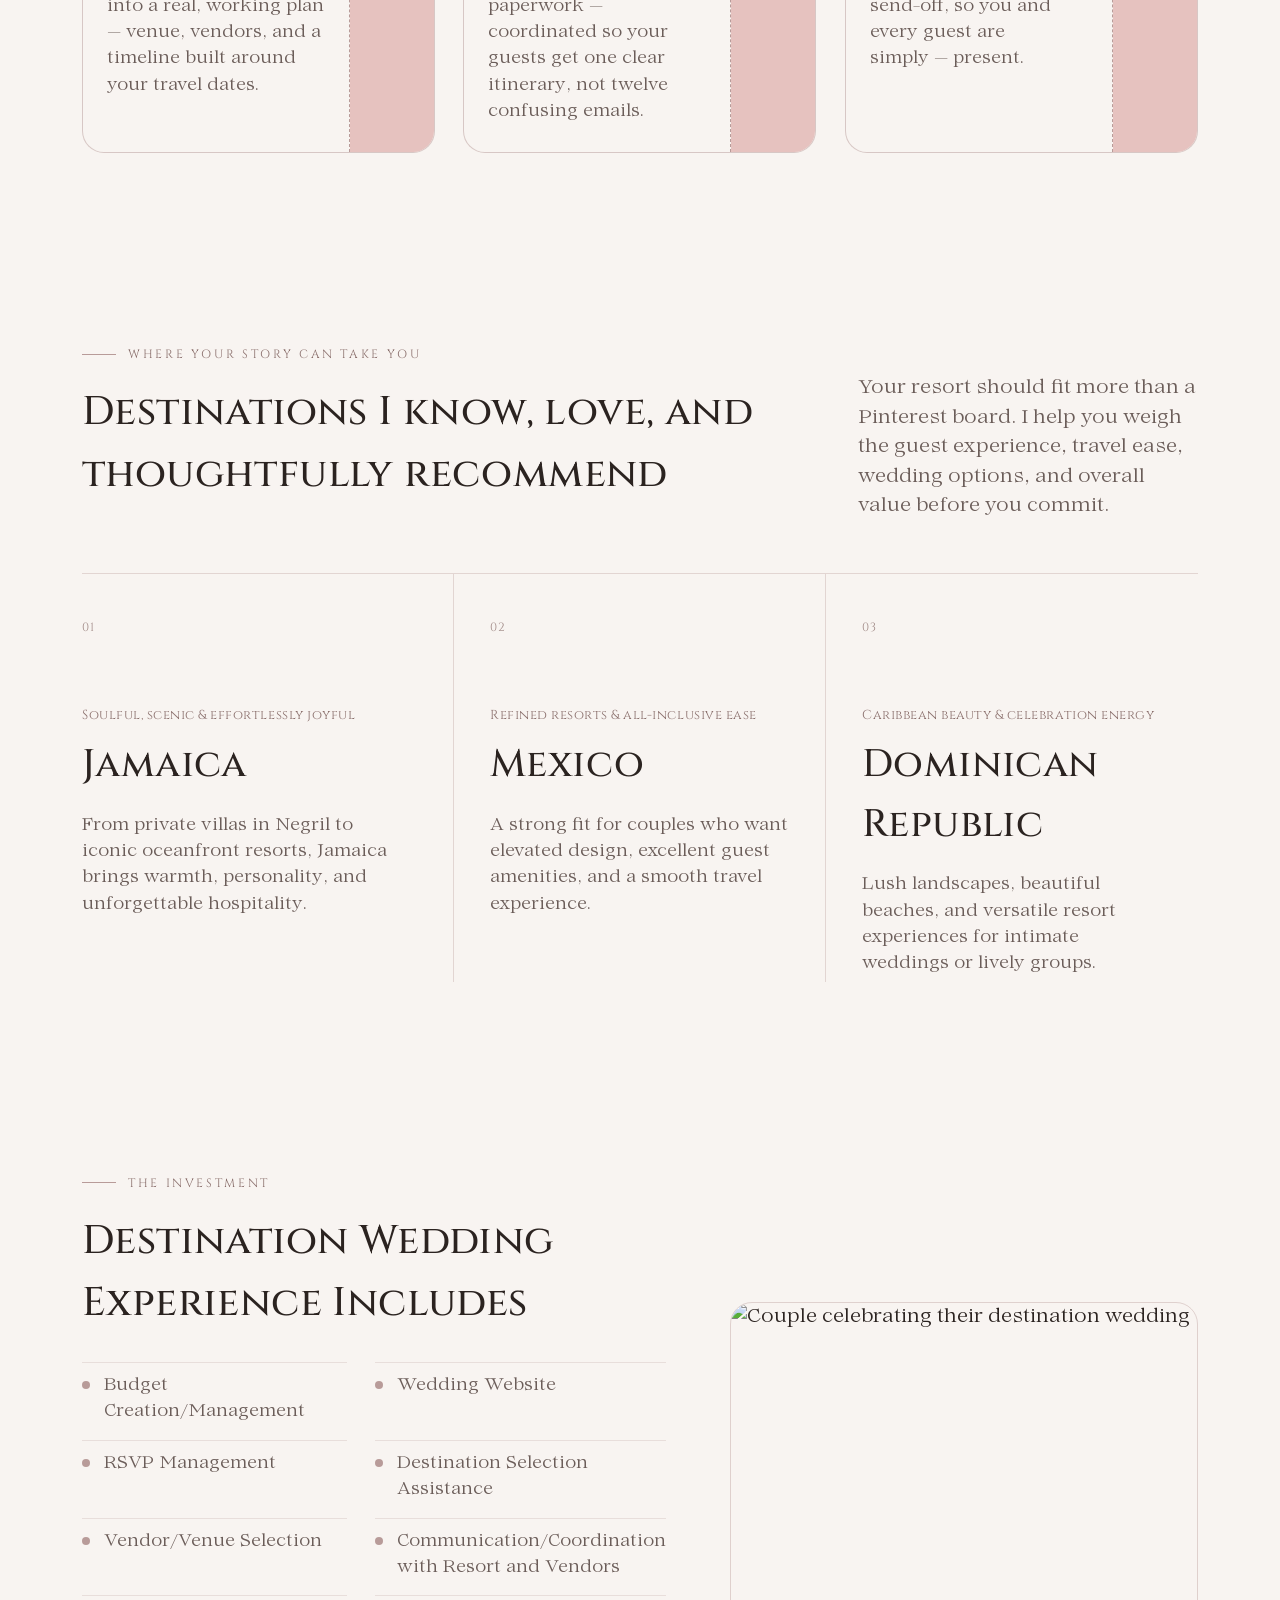
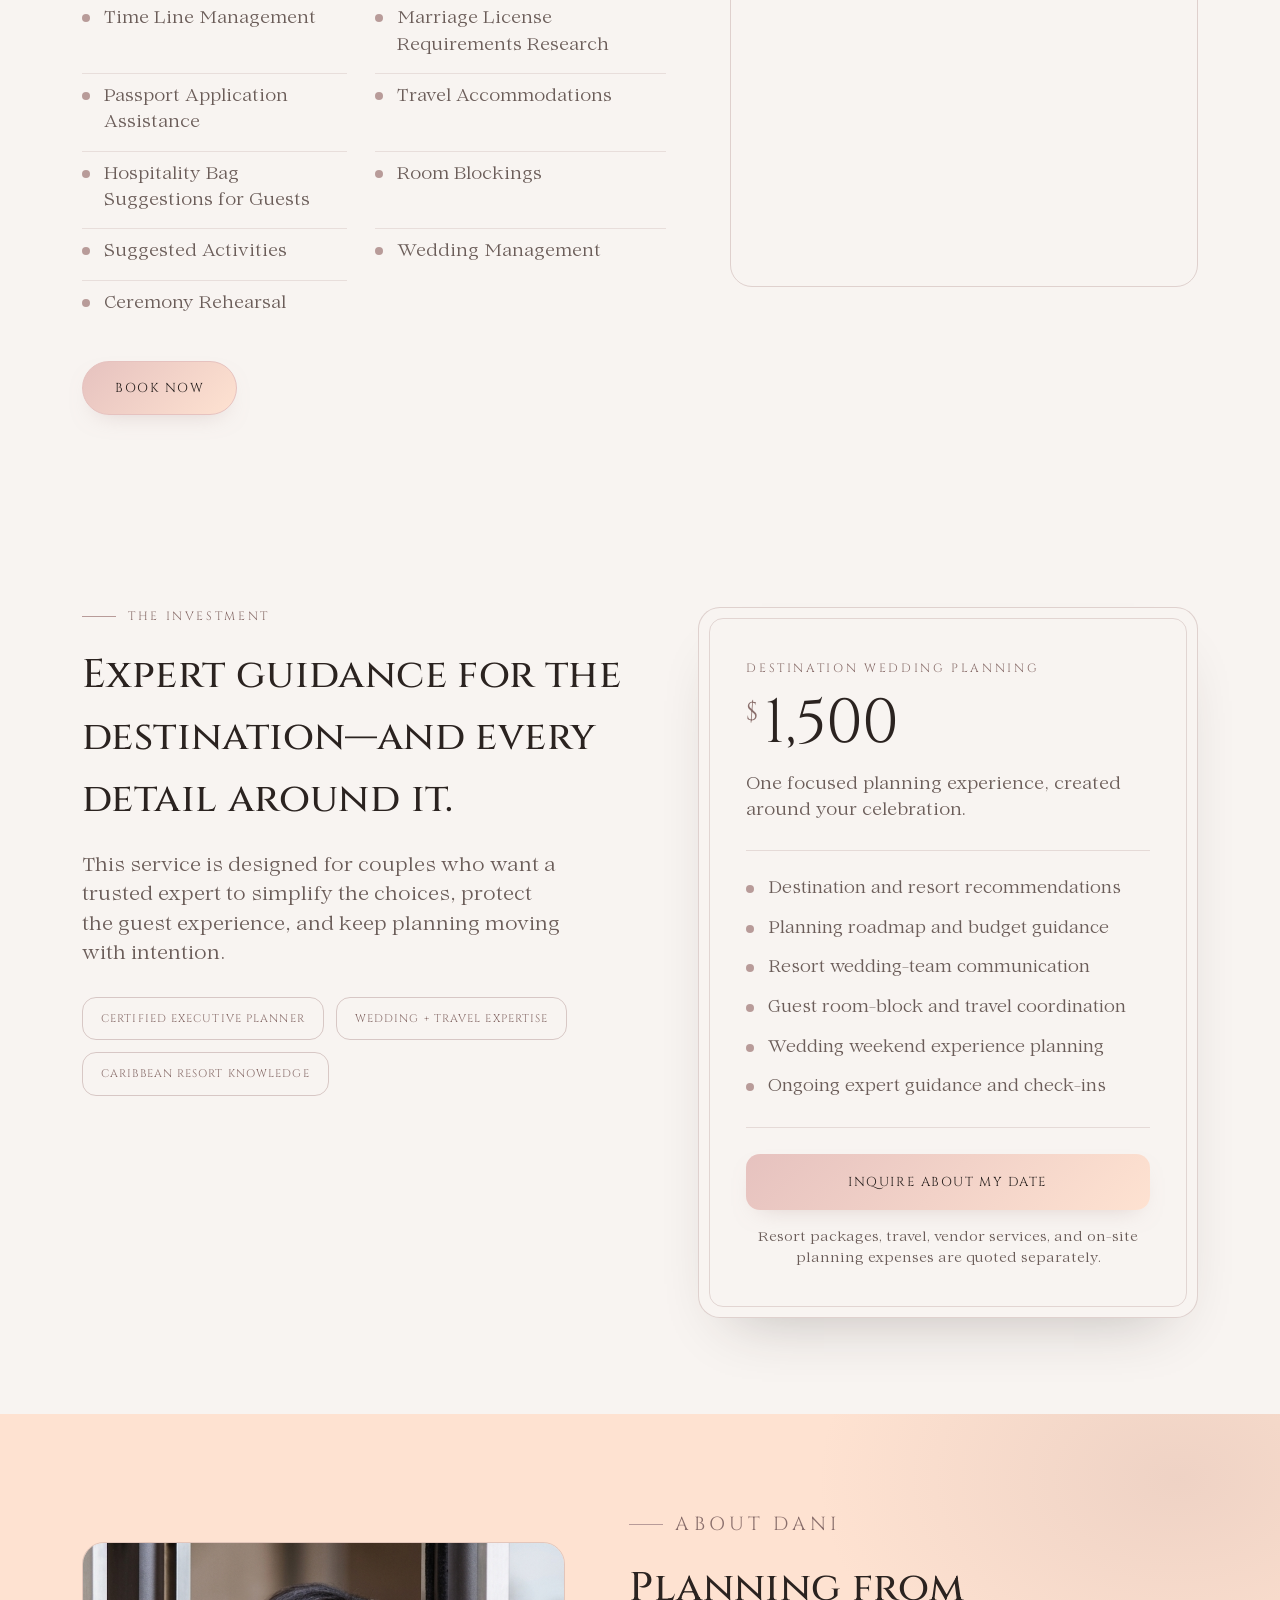
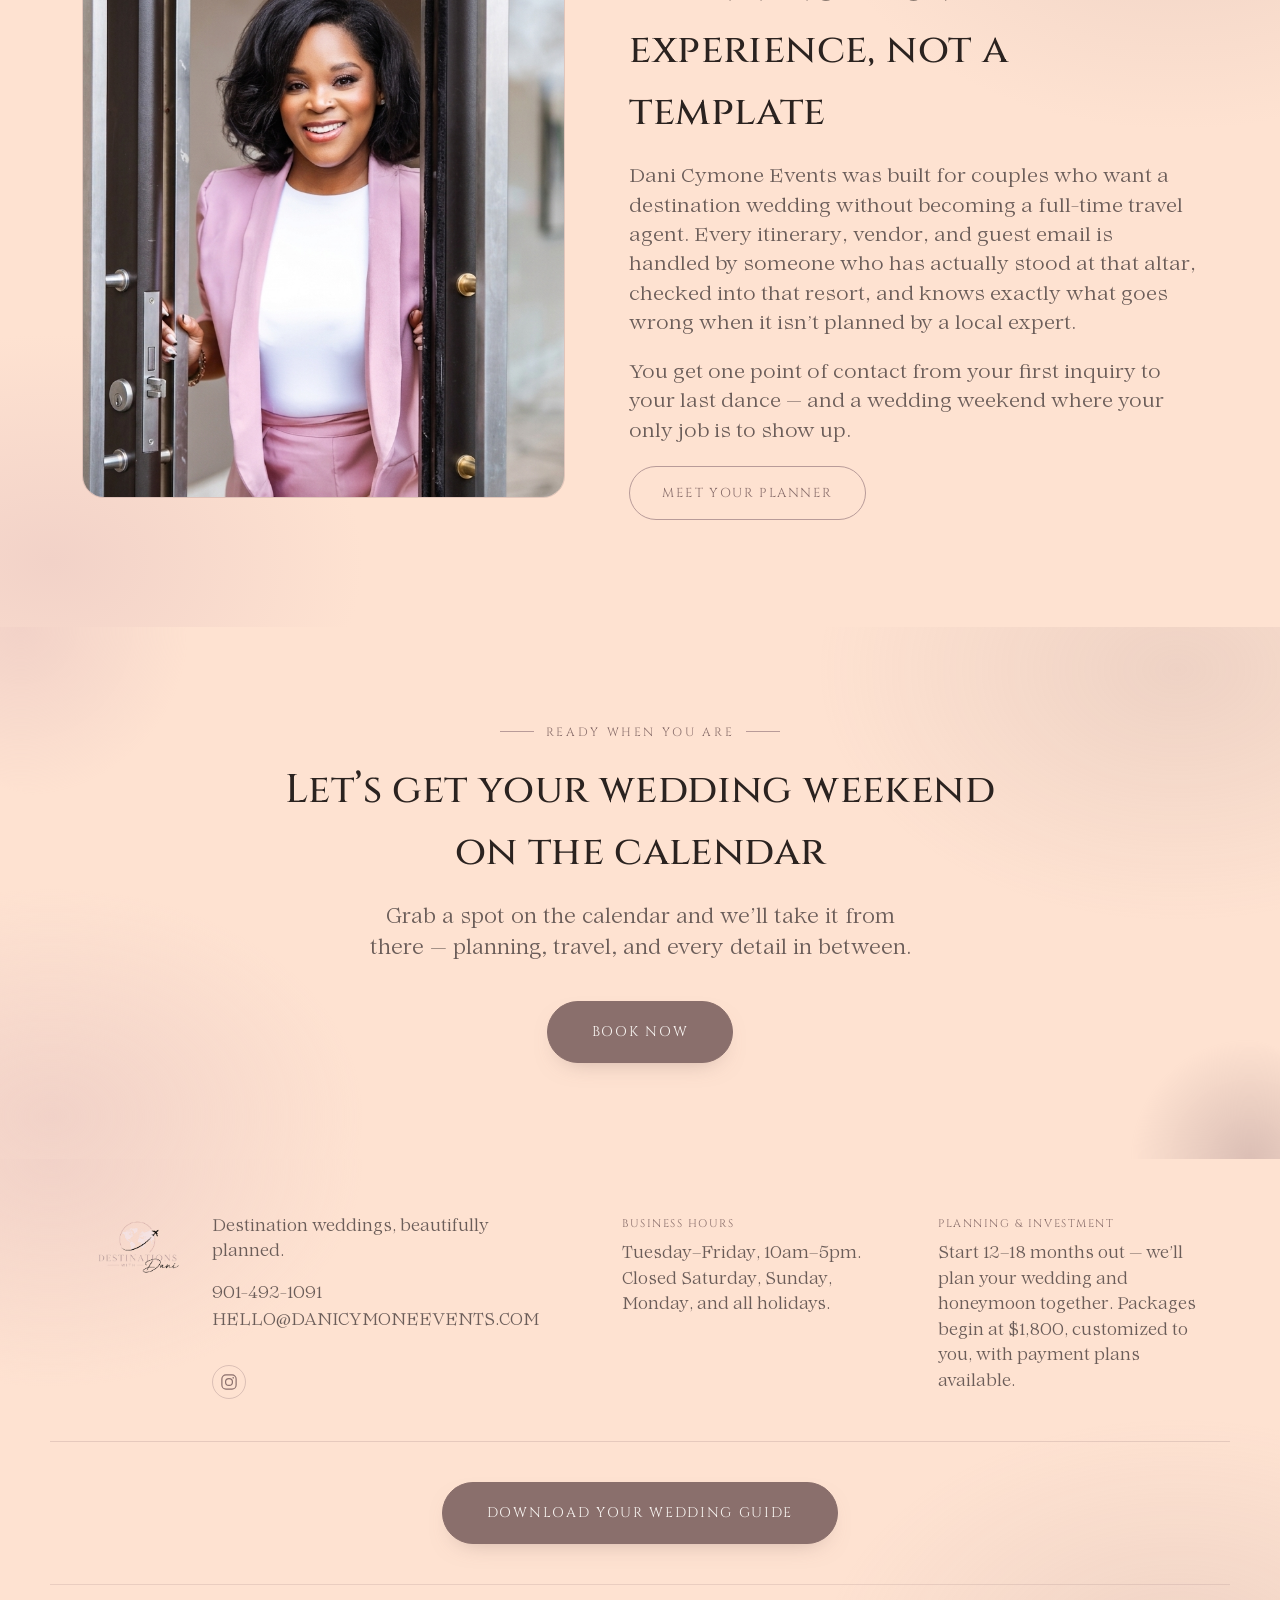
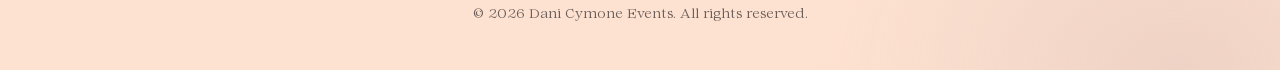
==== commit 3b5e54db: "final domain day" ====
--- a/index.html
+++ b/index.html
@@ -55,10 +55,12 @@
 
     <div class="hero-visual">
       <div class="slideshow" id="heroSlideshow">
-        <div class="slide is-active" style="background-image:url('assets/images/couples-1.jpg')"></div>
-        <div class="slide" style="background-image:url('assets/images/couples-2.jpg')"></div>
-        <div class="slide" style="background-image:url('assets/images/couples-3.jpg')"></div>
-        <div class="slide" style="background-image:url('assets/images/couples-4.jpg')"></div>
+        <div class="slide is-active" style="background-image:url('assets/images/slideshowpicture1.jpeg')"></div>
+        <div class="slide" style="background-image:url('assets/images/slideshowpicture2.jpeg')"></div>
+        <div class="slide" style="background-image:url('assets/images/slideshowpicture3.jpeg')"></div>
+        <div class="slide" style="background-image:url('assets/images/slideshowpicture4.jpeg')"></div>
+        <div class="slide" style="background-image:url('assets/images/slideshowpicture5.jpeg')"></div>
+        <div class="slide" style="background-image:url('assets/images/slideshowpicture6.jpeg')"></div>
 
         <div class="compass-mini spin-slow" aria-hidden="true">
           <svg viewBox="0 0 40 40"><circle cx="20" cy="20" r="17" fill="none" stroke="#f8f4f1" stroke-width="1.2"/><path d="M20,6 L24,20 L20,34 L16,20 Z" fill="#f8f4f1"/></svg>
@@ -71,6 +73,8 @@
             <button class="slide-dash" data-index="1" role="tab" aria-selected="false" aria-label="Slide 2"></button>
             <button class="slide-dash" data-index="2" role="tab" aria-selected="false" aria-label="Slide 3"></button>
             <button class="slide-dash" data-index="3" role="tab" aria-selected="false" aria-label="Slide 4"></button>
+            <button class="slide-dash" data-index="4" role="tab" aria-selected="false" aria-label="Slide 5"></button>
+            <button class="slide-dash" data-index="5" role="tab" aria-selected="false" aria-label="Slide 6"></button>
           </div>
           <button class="slide-arrow" data-dir="1" aria-label="Next couple">&#8250;</button>
         </div>
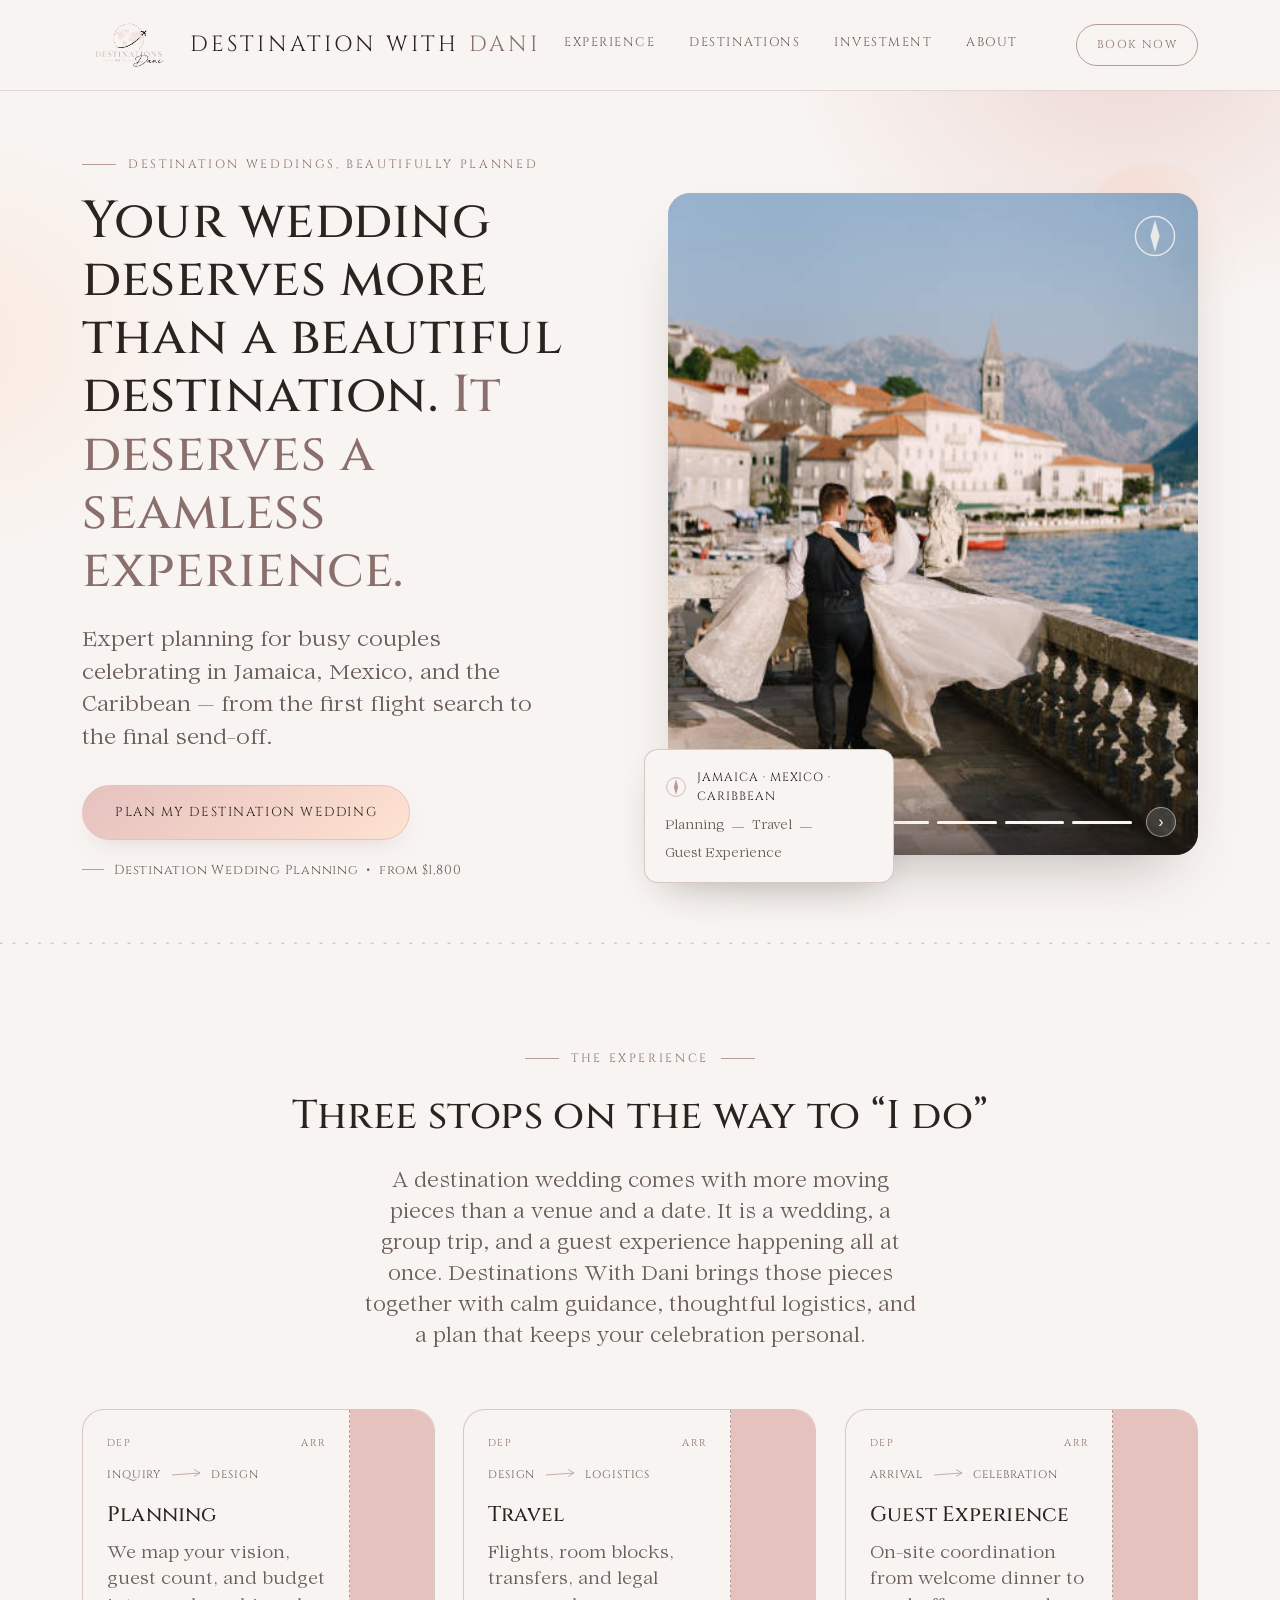
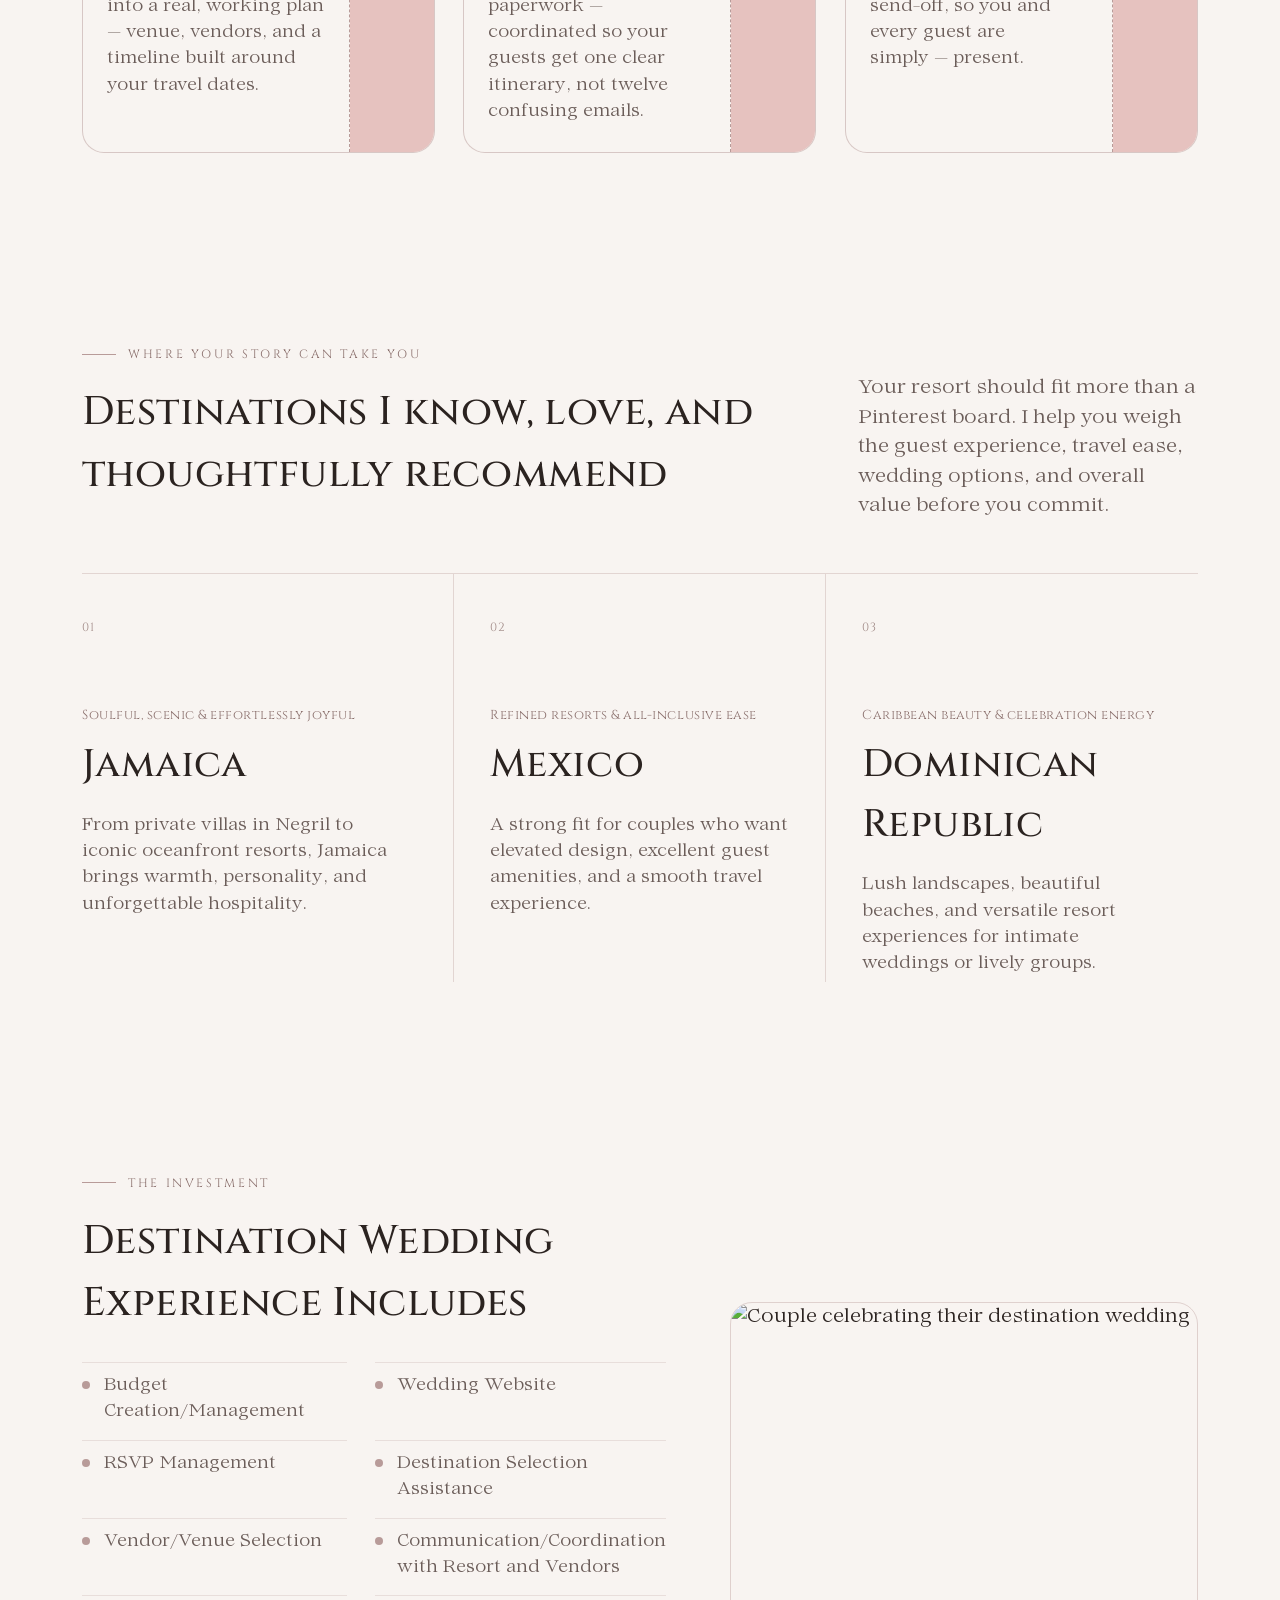
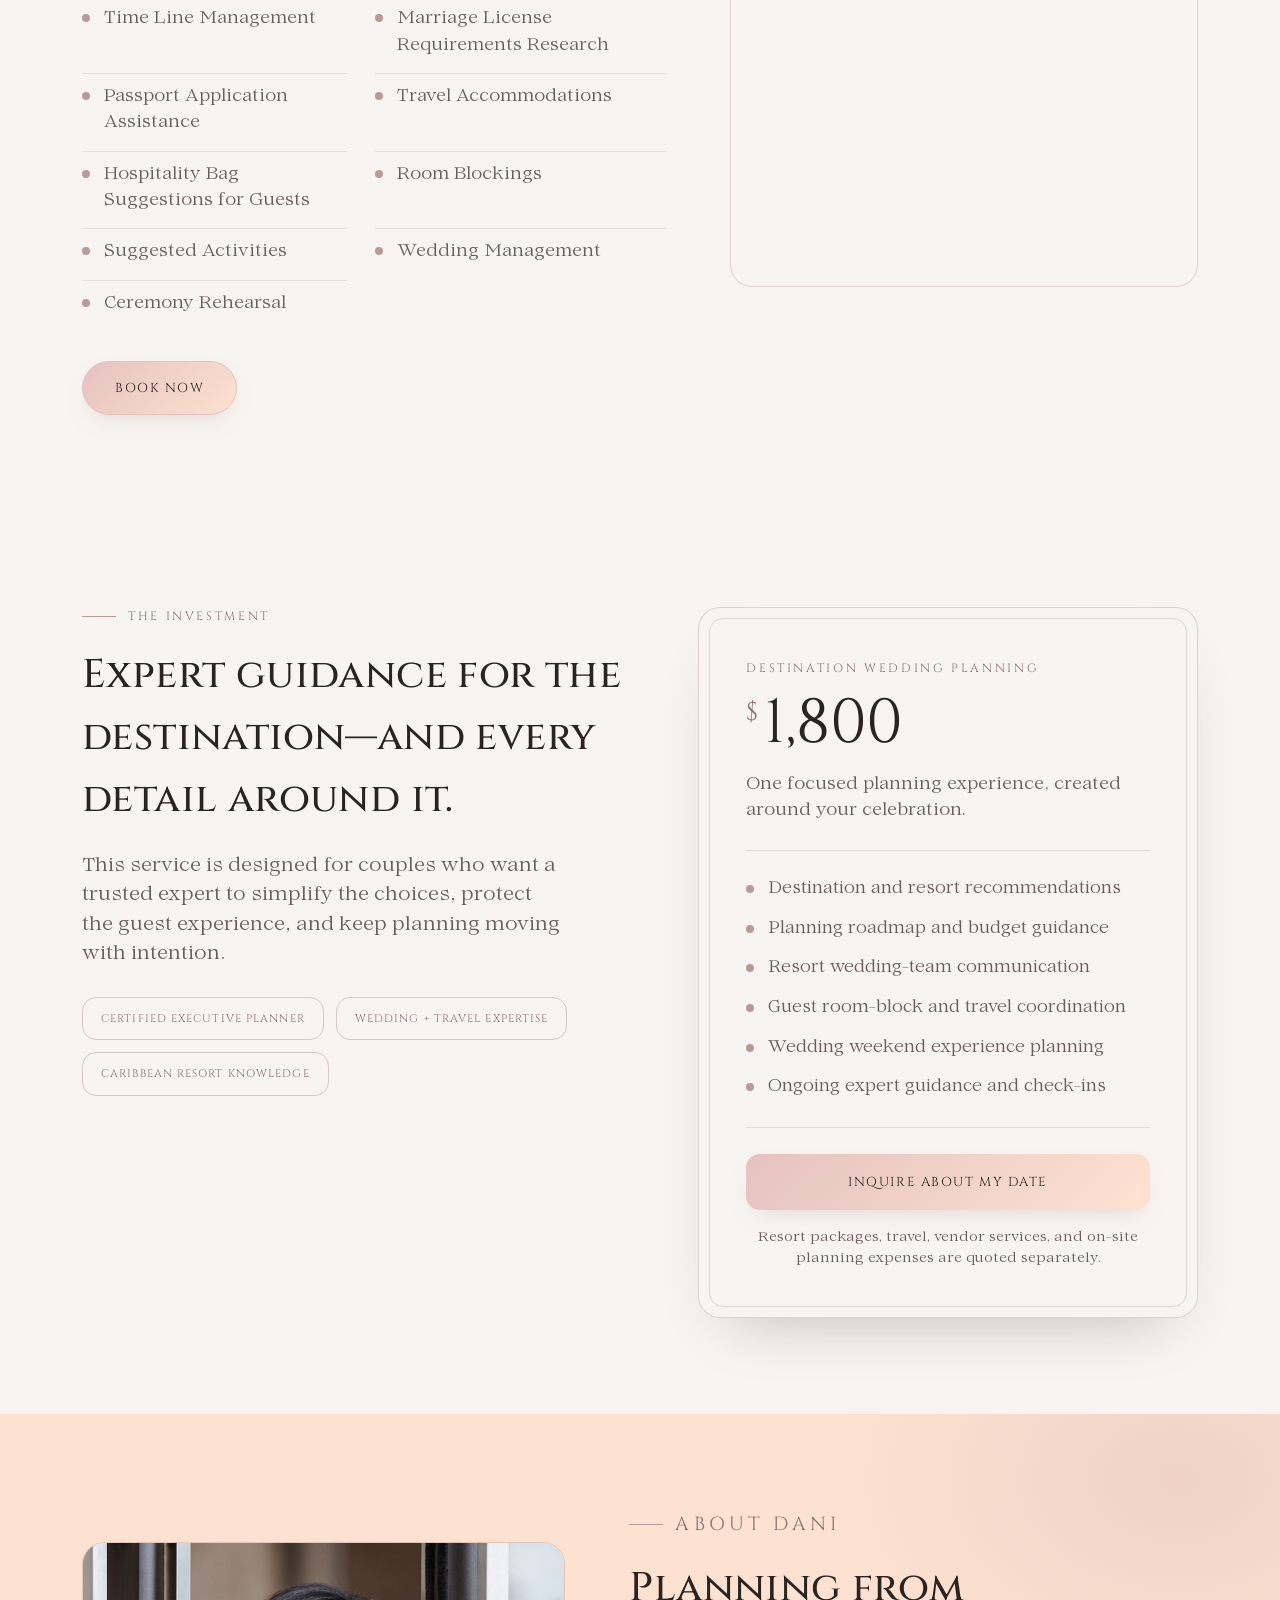
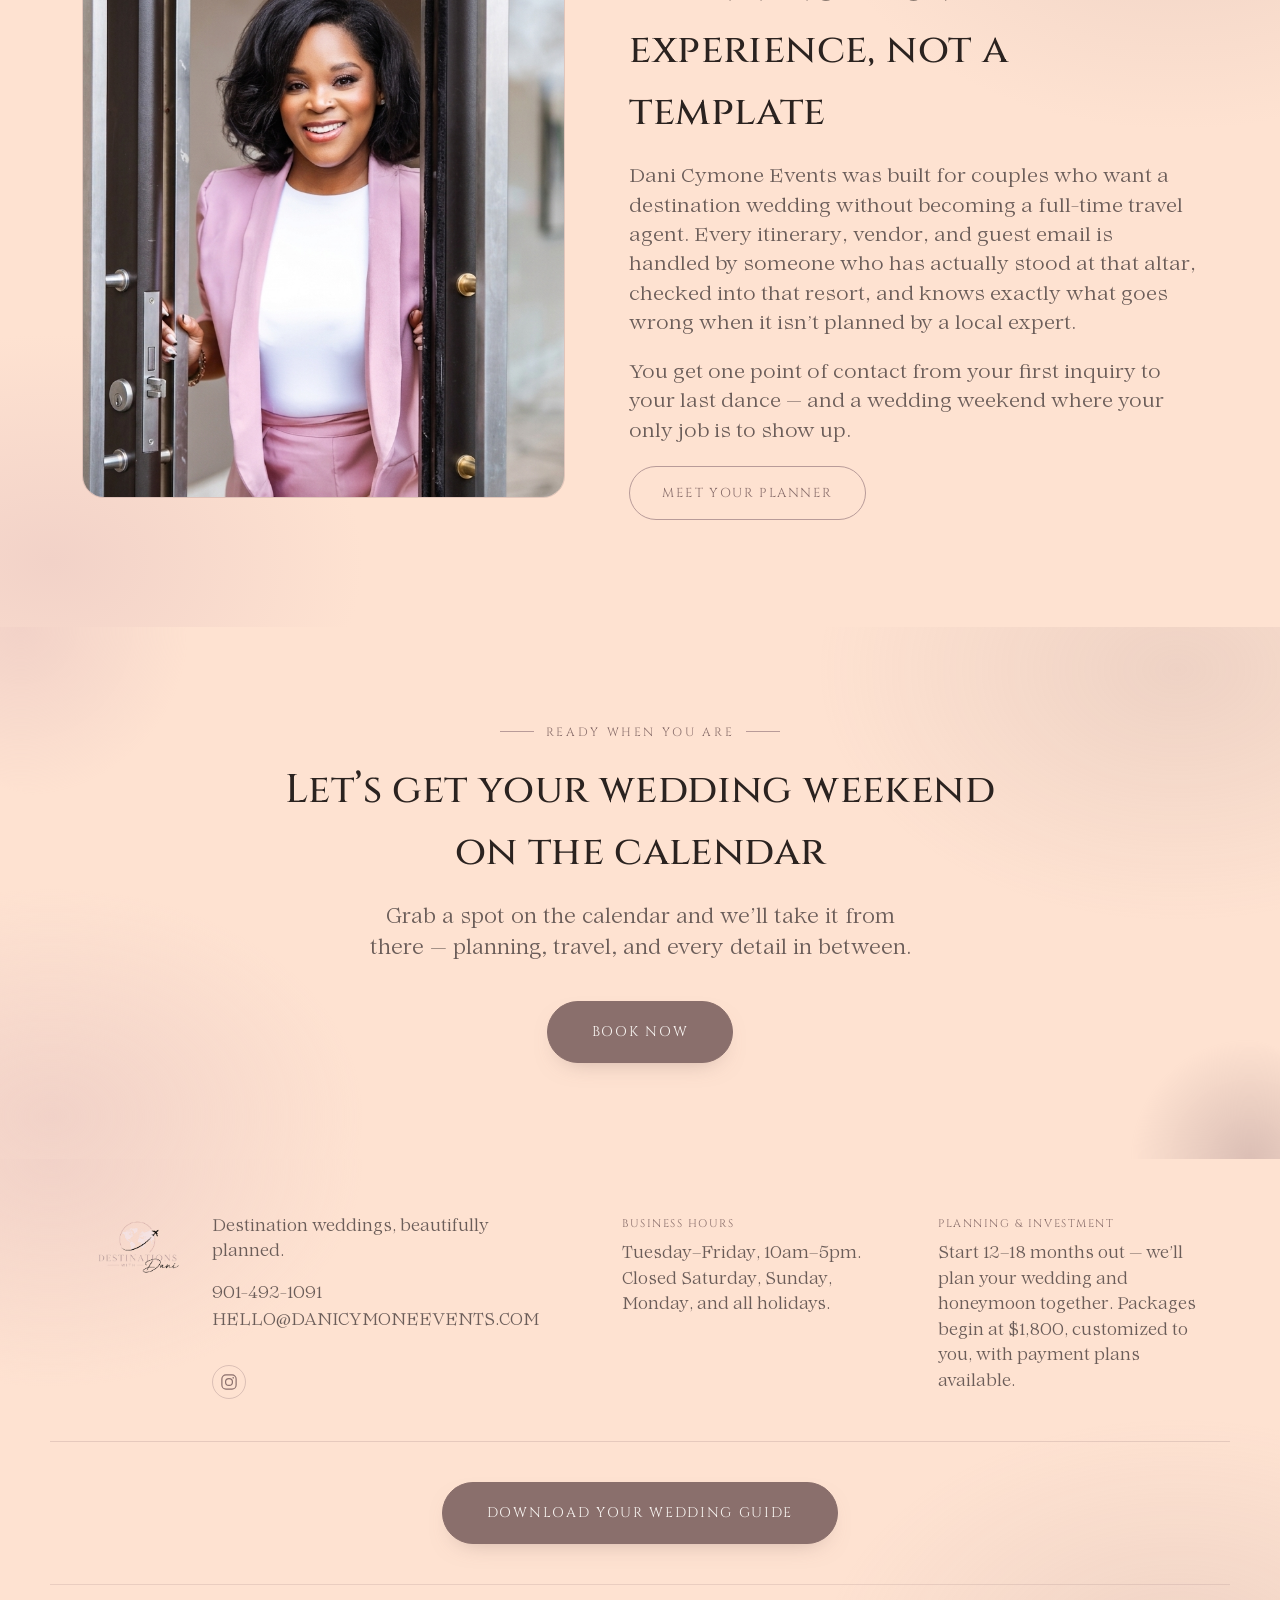
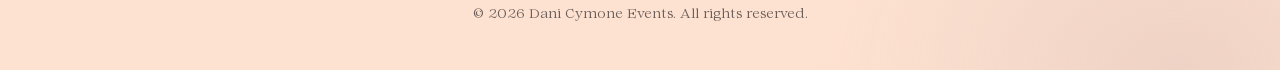
==== commit e11f4332: "money change" ====
--- a/index.html
+++ b/index.html
@@ -250,7 +250,7 @@
     <div class="price-card-wrap">
       <div class="price-card">
         <p class="eyebrow small">Destination Wedding Planning</p>
-        <p class="price-amount"><span class="price-currency">$</span>1,500</p>
+        <p class="price-amount"><span class="price-currency">$</span>1,800</p>
         <p class="price-desc">One focused planning experience, created around your celebration.</p>
         <div class="price-divider"></div>
         <ul class="price-list">
